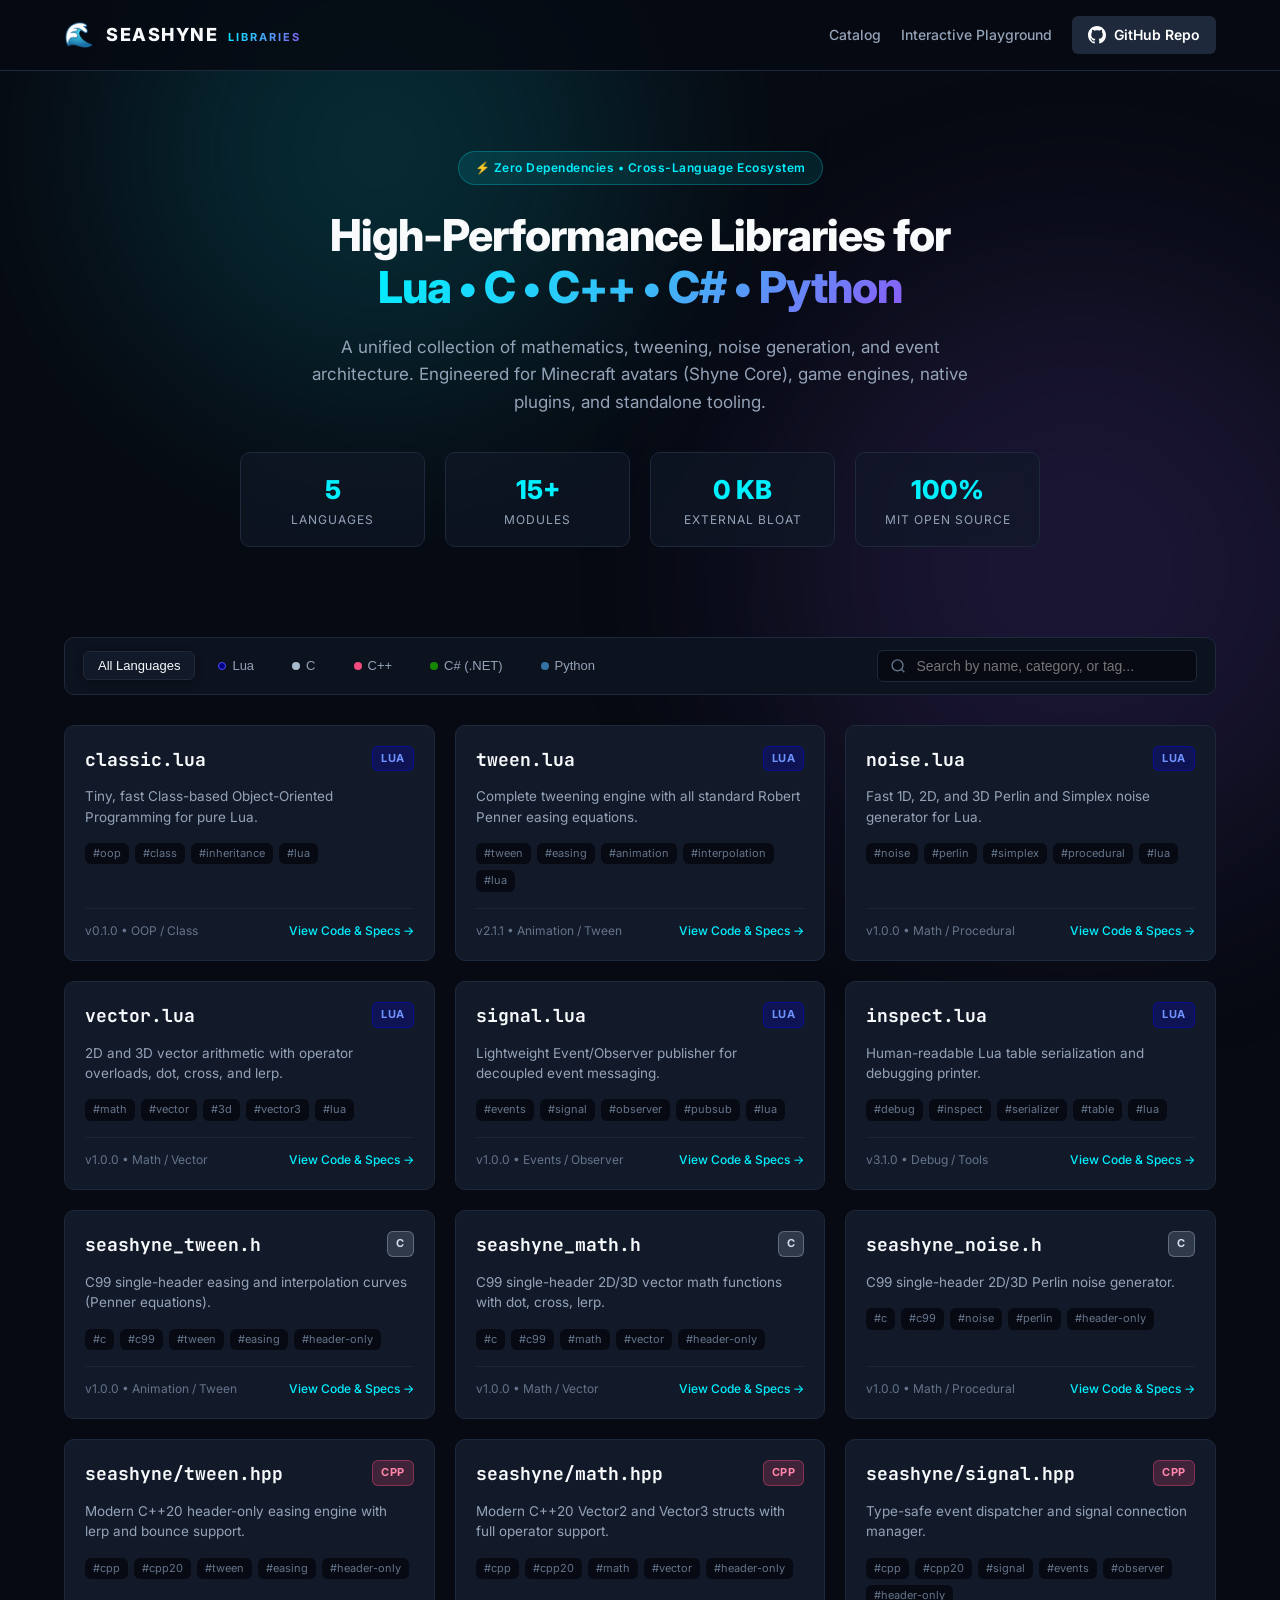
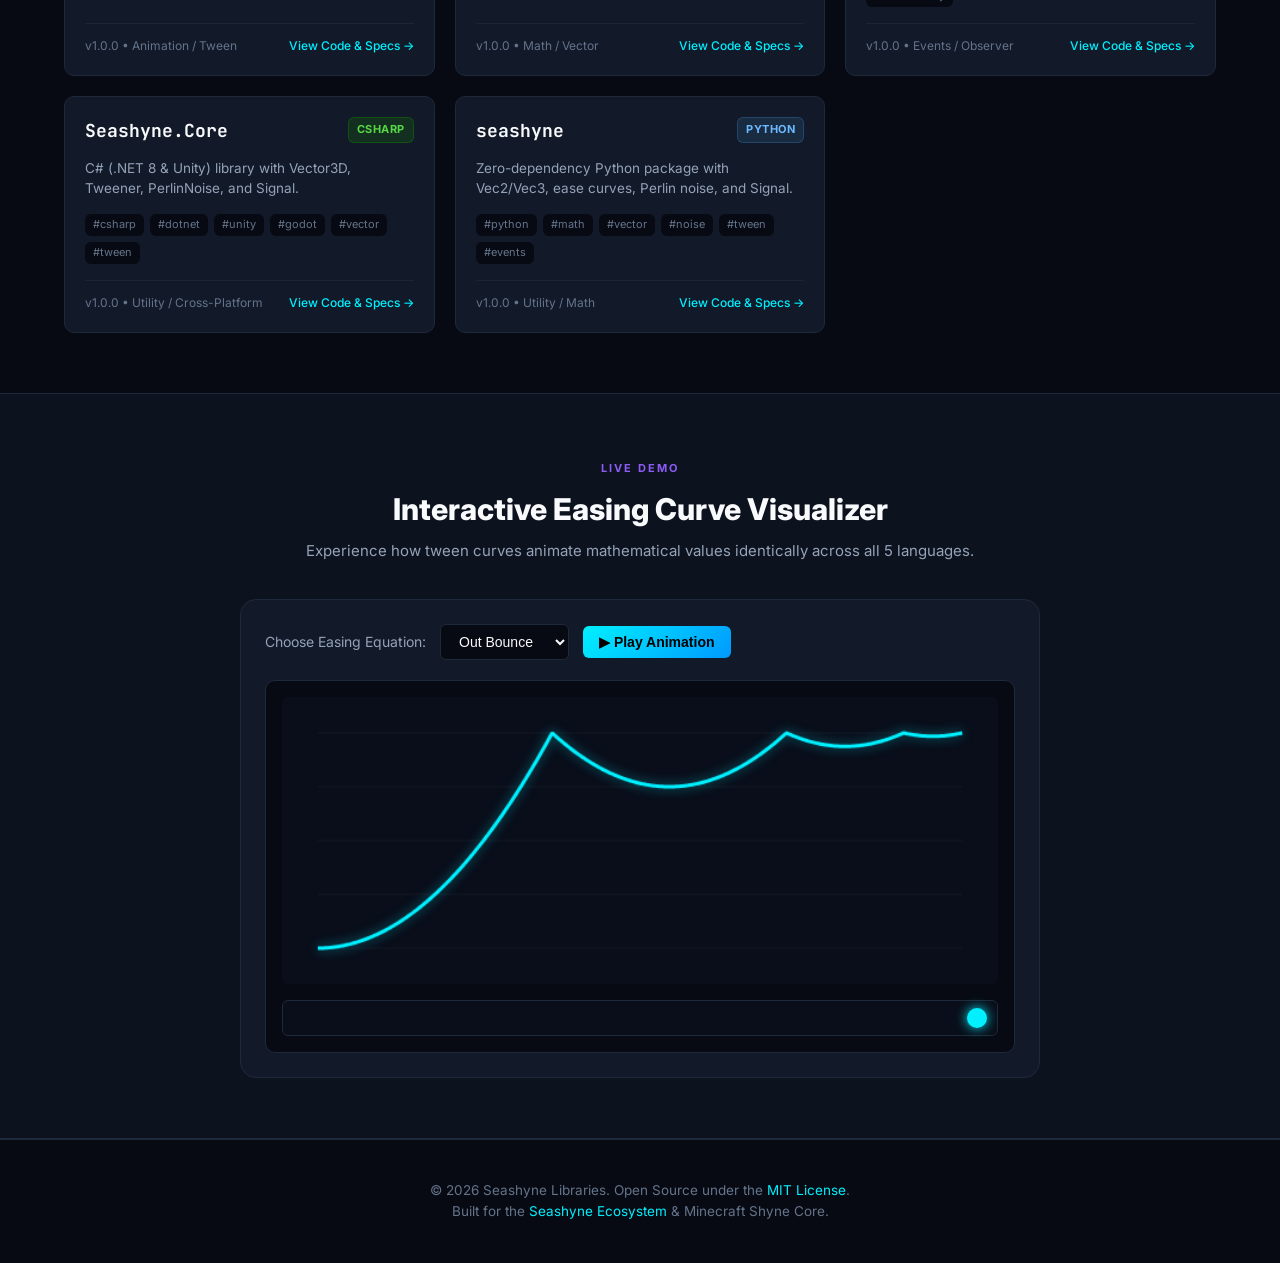
==== docs/index.html @ 47e1f313 "feat: initial release of Seashyne cross-language libraries hub with web portal" ====
<!DOCTYPE html>
<html lang="en">
<head>
  <meta charset="UTF-8">
  <meta name="viewport" content="width=device-width, initial-scale=1.0">
  <title>Seashyne Libraries | Universal Multi-Language Developer Hub</title>
  <meta name="description" content="Lightweight, zero-dependency game math, tweening, noise, and utility libraries for Lua, C, C++, C#, and Python.">
  <link rel="preconnect" href="https://fonts.googleapis.com">
  <link rel="preconnect" href="https://fonts.gstatic.com" crossorigin>
  <link href="https://fonts.googleapis.com/css2?family=Inter:wght@400;500;600;700;800&family=JetBrains+Mono:wght@400;500;600&display=swap" rel="stylesheet">
  <link rel="stylesheet" href="style.css">
</head>
<body>
  <!-- Background Glow Accents -->
  <div class="glow-orb orb-1"></div>
  <div class="glow-orb orb-2"></div>

  <!-- Header -->
  <header class="site-header">
    <div class="container header-inner">
      <div class="brand">
        <div class="brand-logo">🌊</div>
        <div class="brand-text">
          <span class="brand-name">SEASHYNE</span>
          <span class="brand-tag">LIBRARIES</span>
        </div>
      </div>
      <nav class="nav-links">
        <a href="#catalog" class="nav-link">Catalog</a>
        <a href="#interactive" class="nav-link">Interactive Playground</a>
        <a href="https://github.com/seashyne/Libraries" target="_blank" rel="noopener" class="btn btn-github">
          <svg width="18" height="18" viewBox="0 0 24 24" fill="currentColor">
            <path d="M12 0C5.37 0 0 5.37 0 12c0 5.31 3.435 9.795 8.205 11.385.6.105.825-.255.825-.57 0-.285-.015-1.23-.015-2.235-3.015.555-3.795-.735-4.035-1.41-.135-.345-.72-1.41-1.23-1.695-.42-.225-1.02-.78-.015-.795.945-.015 1.62.87 1.845 1.23 1.08 1.815 2.805 1.305 3.495.99.105-.78.42-1.305.765-1.605-2.67-.3-5.46-1.335-5.46-5.925 0-1.305.465-2.385 1.23-3.225-.12-.3-.54-1.53.12-3.18 0 0 1.005-.315 3.3 1.23.96-.27 1.98-.405 3-.405s2.04.135 3 .405c2.295-1.56 3.3-1.23 3.3-1.23.66 1.65.24 2.88.12 3.18.765.84 1.23 1.905 1.23 3.225 0 4.605-2.805 5.625-5.475 5.925.435.375.81 1.095.81 2.22 0 1.605-.015 2.895-.015 3.3 0 .315.225.69.825.57A12.02 12.02 0 0024 12c0-6.63-5.37-12-12-12z"/>
          </svg>
          GitHub Repo
        </a>
      </nav>
    </div>
  </header>

  <!-- Hero Section -->
  <section class="hero-section">
    <div class="container hero-content">
      <div class="hero-badge">⚡ Zero Dependencies • Cross-Language Ecosystem</div>
      <h1 class="hero-title">
        High-Performance Libraries for <br>
        <span class="gradient-text">Lua • C • C++ • C# • Python</span>
      </h1>
      <p class="hero-desc">
        A unified collection of mathematics, tweening, noise generation, and event architecture. 
        Engineered for Minecraft avatars (Shyne Core), game engines, native plugins, and standalone tooling.
      </p>

      <div class="hero-stats">
        <div class="stat-card">
          <div class="stat-number">5</div>
          <div class="stat-label">Languages</div>
        </div>
        <div class="stat-card">
          <div class="stat-number">15+</div>
          <div class="stat-label">Modules</div>
        </div>
        <div class="stat-card">
          <div class="stat-number">0 KB</div>
          <div class="stat-label">External Bloat</div>
        </div>
        <div class="stat-card">
          <div class="stat-number">100%</div>
          <div class="stat-label">MIT Open Source</div>
        </div>
      </div>
    </div>
  </section>

  <!-- Filter & Search Bar -->
  <section id="catalog" class="catalog-section">
    <div class="container">
      <div class="toolbar">
        <div class="language-tabs" id="languageTabs">
          <button class="tab-btn active" data-lang="all">All Languages</button>
          <button class="tab-btn" data-lang="lua"><span class="lang-dot dot-lua"></span>Lua</button>
          <button class="tab-btn" data-lang="c"><span class="lang-dot dot-c"></span>C</button>
          <button class="tab-btn" data-lang="cpp"><span class="lang-dot dot-cpp"></span>C++</button>
          <button class="tab-btn" data-lang="csharp"><span class="lang-dot dot-csharp"></span>C# (.NET)</button>
          <button class="tab-btn" data-lang="python"><span class="lang-dot dot-python"></span>Python</button>
        </div>

        <div class="search-box">
          <svg width="18" height="18" viewBox="0 0 24 24" fill="none" stroke="currentColor" stroke-width="2">
            <circle cx="11" cy="11" r="8"></circle>
            <line x1="21" y1="21" x2="16.65" y2="16.65"></line>
          </svg>
          <input type="text" id="searchInput" placeholder="Search by name, category, or tag...">
        </div>
      </div>

      <!-- Library Cards Grid -->
      <div class="cards-grid" id="cardsGrid">
        <!-- Rendered dynamically by app.js -->
      </div>
    </div>
  </section>

  <!-- Interactive Easing Visualizer Playground -->
  <section id="interactive" class="playground-section">
    <div class="container">
      <div class="section-header">
        <span class="section-tag">LIVE DEMO</span>
        <h2 class="section-title">Interactive Easing Curve Visualizer</h2>
        <p class="section-sub">Experience how tween curves animate mathematical values identically across all 5 languages.</p>
      </div>

      <div class="playground-card">
        <div class="playground-controls">
          <label for="easingSelector">Choose Easing Equation:</label>
          <select id="easingSelector">
            <option value="linear">Linear</option>
            <option value="inQuad">In Quad</option>
            <option value="outQuad">Out Quad</option>
            <option value="inOutQuad">In-Out Quad</option>
            <option value="inCubic">In Cubic</option>
            <option value="outCubic">Out Cubic</option>
            <option value="inOutCubic">In-Out Cubic</option>
            <option value="outBounce" selected>Out Bounce</option>
            <option value="outExpo">Out Expo</option>
            <option value="inOutSine">In-Out Sine</option>
          </select>
          <button id="playBtn" class="btn btn-primary">▶ Play Animation</button>
        </div>

        <div class="canvas-container">
          <canvas id="curveCanvas" width="600" height="240"></canvas>
          <div class="ball-track">
            <div id="demoBall" class="demo-ball"></div>
          </div>
        </div>
      </div>
    </div>
  </section>

  <!-- Code Modal Viewer -->
  <div id="codeModal" class="modal-overlay">
    <div class="modal-card">
      <div class="modal-header">
        <div class="modal-title-group">
          <span id="modalLangBadge" class="card-badge">LUA</span>
          <h3 id="modalTitle" class="modal-title">Library Name</h3>
        </div>
        <button id="closeModalBtn" class="btn-close">&times;</button>
      </div>
      <p id="modalDesc" class="modal-desc"></p>
      
      <div class="modal-actions">
        <button id="copyCodeBtn" class="btn btn-secondary">📋 Copy Code</button>
        <button id="copyRawBtn" class="btn btn-secondary">🔗 Copy Raw URL</button>
        <button id="copyCdnBtn" class="btn btn-secondary">⚡ Copy CDN Link</button>
        <a id="downloadBtn" href="#" download class="btn btn-primary">⬇ Download File</a>
      </div>

      <div class="code-wrapper">
        <pre><code id="modalCode">Loading source code...</code></pre>
      </div>
    </div>
  </div>

  <!-- Toast Notification -->
  <div id="toast" class="toast">Copied to clipboard!</div>

  <!-- Footer -->
  <footer class="site-footer">
    <div class="container footer-content">
      <p>© 2026 Seashyne Libraries. Open Source under the <a href="https://opensource.org/licenses/MIT" target="_blank" rel="noopener">MIT License</a>.</p>
      <p>Built for the <a href="https://github.com/seashyne" target="_blank" rel="noopener">Seashyne Ecosystem</a> & Minecraft Shyne Core.</p>
    </div>
  </footer>

  <script src="app.js"></script>
</body>
</html>
---- docs/style.css ----
/* --- Design Tokens & Variables --- */
:root {
  --bg-primary: #070a12;
  --bg-secondary: #0d121f;
  --bg-card: #121929;
  --bg-card-hover: #182238;
  --border-color: #1e293b;
  --border-focus: #00f0ff;
  
  --text-main: #f8fafc;
  --text-muted: #94a3b8;
  --text-dim: #64748b;
  
  --accent-cyan: #00f0ff;
  --accent-purple: #8b5cf6;
  --accent-green: #10b981;
  --accent-yellow: #f59e0b;
  --accent-blue: #3b82f6;

  --font-main: 'Inter', -apple-system, BlinkMacSystemFont, 'Segoe UI', Roboto, sans-serif;
  --font-mono: 'JetBrains Mono', Consolas, Monaco, monospace;
  
  --radius-sm: 6px;
  --radius-md: 10px;
  --radius-lg: 16px;
  --radius-full: 9999px;
  
  --shadow-card: 0 4px 20px -2px rgba(0, 0, 0, 0.5);
  --shadow-glow: 0 0 25px rgba(0, 240, 255, 0.2);
}

/* --- Global Reset --- */
* {
  box-sizing: border-box;
  margin: 0;
  padding: 0;
}

body {
  background-color: var(--bg-primary);
  color: var(--text-main);
  font-family: var(--font-main);
  line-height: 1.6;
  overflow-x: hidden;
  position: relative;
  min-height: 100vh;
}

.container {
  width: 100%;
  max-width: 1200px;
  margin: 0 auto;
  padding: 0 24px;
}

/* --- Ambient Glows --- */
.glow-orb {
  position: fixed;
  border-radius: 50%;
  filter: blur(120px);
  pointer-events: none;
  z-index: 0;
  opacity: 0.15;
}
.orb-1 {
  width: 500px;
  height: 500px;
  top: -100px;
  left: 10%;
  background: var(--accent-cyan);
}
.orb-2 {
  width: 600px;
  height: 600px;
  top: 30%;
  right: -100px;
  background: var(--accent-purple);
}

/* --- Header --- */
.site-header {
  position: sticky;
  top: 0;
  z-index: 50;
  background: rgba(7, 10, 18, 0.85);
  backdrop-filter: blur(12px);
  border-bottom: 1px solid var(--border-color);
  padding: 16px 0;
}

.header-inner {
  display: flex;
  justify-content: space-between;
  align-items: center;
}

.brand {
  display: flex;
  align-items: center;
  gap: 12px;
  text-decoration: none;
}

.brand-logo {
  font-size: 24px;
}

.brand-name {
  font-weight: 800;
  letter-spacing: 1.5px;
  font-size: 18px;
  color: var(--text-main);
}

.brand-tag {
  background: linear-gradient(135deg, var(--accent-cyan), var(--accent-purple));
  -webkit-background-clip: text;
  -webkit-text-fill-color: transparent;
  font-weight: 700;
  font-size: 11px;
  letter-spacing: 2px;
  margin-left: 6px;
}

.nav-links {
  display: flex;
  align-items: center;
  gap: 20px;
}

.nav-link {
  color: var(--text-muted);
  text-decoration: none;
  font-size: 14px;
  font-weight: 500;
  transition: color 0.2s;
}

.nav-link:hover {
  color: var(--accent-cyan);
}

/* --- Buttons --- */
.btn {
  display: inline-flex;
  align-items: center;
  gap: 8px;
  padding: 8px 16px;
  border-radius: var(--radius-sm);
  font-size: 14px;
  font-weight: 600;
  cursor: pointer;
  text-decoration: none;
  transition: all 0.2s ease;
  border: none;
}

.btn-primary {
  background: linear-gradient(135deg, var(--accent-cyan), #0099ff);
  color: #000;
}
.btn-primary:hover {
  transform: translateY(-1px);
  box-shadow: 0 4px 15px rgba(0, 240, 255, 0.35);
}

.btn-secondary {
  background: var(--bg-card);
  color: var(--text-main);
  border: 1px solid var(--border-color);
}
.btn-secondary:hover {
  background: var(--bg-card-hover);
  border-color: var(--accent-cyan);
}

.btn-github {
  background: #1e293b;
  color: #fff;
}
.btn-github:hover {
  background: #334155;
}

/* --- Hero Section --- */
.hero-section {
  position: relative;
  padding: 80px 0 50px 0;
  text-align: center;
  z-index: 1;
}

.hero-badge {
  display: inline-block;
  padding: 6px 16px;
  background: rgba(0, 240, 255, 0.1);
  border: 1px solid rgba(0, 240, 255, 0.25);
  border-radius: var(--radius-full);
  color: var(--accent-cyan);
  font-size: 12px;
  font-weight: 600;
  letter-spacing: 0.5px;
  margin-bottom: 24px;
}

.hero-title {
  font-size: 44px;
  font-weight: 800;
  line-height: 1.2;
  letter-spacing: -1px;
  margin-bottom: 20px;
}

.gradient-text {
  background: linear-gradient(135deg, var(--accent-cyan) 0%, #38bdf8 50%, var(--accent-purple) 100%);
  -webkit-background-clip: text;
  -webkit-text-fill-color: transparent;
}

.hero-desc {
  max-width: 680px;
  margin: 0 auto 36px auto;
  font-size: 17px;
  color: var(--text-muted);
}

.hero-stats {
  display: flex;
  justify-content: center;
  gap: 20px;
  flex-wrap: wrap;
  max-width: 800px;
  margin: 0 auto;
}

.stat-card {
  flex: 1;
  min-width: 140px;
  padding: 16px;
  background: rgba(18, 25, 41, 0.6);
  border: 1px solid var(--border-color);
  border-radius: var(--radius-md);
  backdrop-filter: blur(8px);
}

.stat-number {
  font-size: 26px;
  font-weight: 800;
  color: var(--accent-cyan);
}

.stat-label {
  font-size: 12px;
  color: var(--text-muted);
  text-transform: uppercase;
  letter-spacing: 1px;
}

/* --- Catalog & Toolbar --- */
.catalog-section {
  position: relative;
  z-index: 1;
  padding: 40px 0 60px 0;
}

.toolbar {
  display: flex;
  justify-content: space-between;
  align-items: center;
  flex-wrap: wrap;
  gap: 16px;
  margin-bottom: 30px;
  padding: 12px 18px;
  background: var(--bg-secondary);
  border: 1px solid var(--border-color);
  border-radius: var(--radius-md);
}

.language-tabs {
  display: flex;
  gap: 8px;
  flex-wrap: wrap;
}

.tab-btn {
  display: flex;
  align-items: center;
  gap: 6px;
  background: transparent;
  border: 1px solid transparent;
  color: var(--text-muted);
  padding: 6px 14px;
  border-radius: var(--radius-sm);
  font-size: 13px;
  font-weight: 500;
  cursor: pointer;
  transition: all 0.2s;
}

.tab-btn:hover {
  color: var(--text-main);
  background: rgba(255, 255, 255, 0.05);
}

.tab-btn.active {
  background: var(--bg-card);
  color: var(--text-main);
  border-color: var(--border-color);
  box-shadow: 0 2px 8px rgba(0, 0, 0, 0.3);
}

.lang-dot {
  width: 8px;
  height: 8px;
  border-radius: 50%;
}
.dot-lua { background: #000080; border: 1px solid #4d4dff; }
.dot-c { background: #a8b9cc; }
.dot-cpp { background: #f34b7d; }
.dot-csharp { background: #178600; }
.dot-python { background: #3572A5; }

.search-box {
  display: flex;
  align-items: center;
  gap: 10px;
  background: var(--bg-primary);
  border: 1px solid var(--border-color);
  border-radius: var(--radius-sm);
  padding: 6px 12px;
  width: 100%;
  max-width: 320px;
}

.search-box input {
  background: transparent;
  border: none;
  outline: none;
  color: var(--text-main);
  font-size: 14px;
  width: 100%;
}
.search-box svg {
  color: var(--text-dim);
}

/* --- Cards Grid --- */
.cards-grid {
  display: grid;
  grid-template-columns: repeat(auto-fill, minmax(320px, 1fr));
  gap: 20px;
}

.lib-card {
  background: var(--bg-card);
  border: 1px solid var(--border-color);
  border-radius: var(--radius-md);
  padding: 20px;
  display: flex;
  flex-direction: column;
  justify-content: space-between;
  cursor: pointer;
  transition: transform 0.2s, border-color 0.2s, box-shadow 0.2s;
  position: relative;
  overflow: hidden;
}

.lib-card:hover {
  transform: translateY(-2px);
  border-color: var(--accent-cyan);
  box-shadow: var(--shadow-glow);
}

.card-top {
  display: flex;
  justify-content: space-between;
  align-items: flex-start;
  margin-bottom: 12px;
}

.card-title {
  font-size: 18px;
  font-weight: 700;
  font-family: var(--font-mono);
  color: var(--text-main);
}

.card-badge {
  font-size: 11px;
  font-weight: 700;
  text-transform: uppercase;
  padding: 3px 8px;
  border-radius: var(--radius-sm);
  letter-spacing: 0.5px;
}
.badge-lua { background: rgba(0, 0, 255, 0.2); color: #7092ff; border: 1px solid rgba(0, 0, 255, 0.4); }
.badge-c { background: rgba(168, 185, 204, 0.2); color: #d0deee; border: 1px solid rgba(168, 185, 204, 0.4); }
.badge-cpp { background: rgba(243, 75, 125, 0.2); color: #ff85a9; border: 1px solid rgba(243, 75, 125, 0.4); }
.badge-csharp { background: rgba(23, 134, 0, 0.2); color: #58d844; border: 1px solid rgba(23, 134, 0, 0.4); }
.badge-python { background: rgba(53, 114, 165, 0.2); color: #6dbaff; border: 1px solid rgba(53, 114, 165, 0.4); }

.card-desc {
  font-size: 13.5px;
  color: var(--text-muted);
  margin-bottom: 16px;
  line-height: 1.5;
}

.card-tags {
  display: flex;
  gap: 6px;
  flex-wrap: wrap;
  margin-bottom: 16px;
}

.card-tag {
  font-size: 11px;
  color: var(--text-dim);
  background: var(--bg-primary);
  padding: 2px 8px;
  border-radius: var(--radius-sm);
}

.card-footer {
  display: flex;
  justify-content: space-between;
  align-items: center;
  border-top: 1px solid rgba(255, 255, 255, 0.05);
  padding-top: 12px;
  font-size: 12px;
  color: var(--text-dim);
}

.view-code-hint {
  color: var(--accent-cyan);
  font-weight: 500;
}

/* --- Interactive Playground Section --- */
.playground-section {
  position: relative;
  z-index: 1;
  padding: 60px 0;
  background: var(--bg-secondary);
  border-top: 1px solid var(--border-color);
  border-bottom: 1px solid var(--border-color);
}

.section-header {
  text-align: center;
  margin-bottom: 36px;
}

.section-tag {
  font-size: 11px;
  font-weight: 700;
  letter-spacing: 2px;
  color: var(--accent-purple);
}

.section-title {
  font-size: 30px;
  font-weight: 800;
  margin-top: 6px;
}

.section-sub {
  color: var(--text-muted);
  font-size: 15px;
  margin-top: 6px;
}

.playground-card {
  background: var(--bg-card);
  border: 1px solid var(--border-color);
  border-radius: var(--radius-lg);
  padding: 24px;
  max-width: 800px;
  margin: 0 auto;
}

.playground-controls {
  display: flex;
  align-items: center;
  gap: 14px;
  flex-wrap: wrap;
  margin-bottom: 20px;
}

.playground-controls label {
  font-size: 14px;
  color: var(--text-muted);
}

.playground-controls select {
  background: var(--bg-primary);
  border: 1px solid var(--border-color);
  color: var(--text-main);
  padding: 8px 14px;
  border-radius: var(--radius-sm);
  outline: none;
  font-size: 14px;
}

.canvas-container {
  display: flex;
  flex-direction: column;
  gap: 16px;
  background: var(--bg-primary);
  padding: 16px;
  border-radius: var(--radius-md);
  border: 1px solid var(--border-color);
}

canvas {
  width: 100%;
  height: auto;
  border-radius: var(--radius-sm);
  background: #090e1a;
}

.ball-track {
  width: 100%;
  height: 36px;
  background: #090e1a;
  border-radius: var(--radius-sm);
  position: relative;
  display: flex;
  align-items: center;
  padding: 0 10px;
  border: 1px solid var(--border-color);
}

.demo-ball {
  width: 20px;
  height: 20px;
  border-radius: 50%;
  background: var(--accent-cyan);
  box-shadow: 0 0 12px var(--accent-cyan);
  position: absolute;
  left: 10px;
}

/* --- Code Modal --- */
.modal-overlay {
  display: none;
  position: fixed;
  inset: 0;
  background: rgba(0, 0, 0, 0.75);
  backdrop-filter: blur(8px);
  z-index: 100;
  align-items: center;
  justify-content: center;
  padding: 20px;
}

.modal-overlay.active {
  display: flex;
}

.modal-card {
  background: var(--bg-secondary);
  border: 1px solid var(--border-color);
  border-radius: var(--radius-lg);
  width: 100%;
  max-width: 850px;
  max-height: 85vh;
  display: flex;
  flex-direction: column;
  padding: 24px;
  box-shadow: 0 20px 40px rgba(0, 0, 0, 0.8);
}

.modal-header {
  display: flex;
  justify-content: space-between;
  align-items: center;
  margin-bottom: 8px;
}

.modal-title-group {
  display: flex;
  align-items: center;
  gap: 12px;
}

.modal-title {
  font-size: 20px;
  font-family: var(--font-mono);
}

.btn-close {
  background: transparent;
  border: none;
  color: var(--text-muted);
  font-size: 28px;
  cursor: pointer;
  line-height: 1;
}
.btn-close:hover {
  color: #fff;
}

.modal-desc {
  font-size: 14px;
  color: var(--text-muted);
  margin-bottom: 16px;
}

.modal-actions {
  display: flex;
  gap: 10px;
  flex-wrap: wrap;
  margin-bottom: 16px;
}

.code-wrapper {
  flex: 1;
  overflow: auto;
  background: #060911;
  border: 1px solid var(--border-color);
  border-radius: var(--radius-md);
  padding: 16px;
}

pre code {
  font-family: var(--font-mono);
  font-size: 13px;
  line-height: 1.5;
  color: #e2e8f0;
  white-space: pre;
}

/* --- Toast --- */
.toast {
  position: fixed;
  bottom: 30px;
  right: 30px;
  background: var(--accent-cyan);
  color: #000;
  font-weight: 700;
  padding: 10px 20px;
  border-radius: var(--radius-sm);
  box-shadow: 0 4px 15px rgba(0, 240, 255, 0.4);
  z-index: 1000;
  opacity: 0;
  transform: translateY(20px);
  transition: all 0.25s ease;
  pointer-events: none;
}

.toast.show {
  opacity: 1;
  transform: translateY(0);
}

/* --- Footer --- */
.site-footer {
  border-top: 1px solid var(--border-color);
  padding: 40px 0;
  text-align: center;
  color: var(--text-dim);
  font-size: 13.5px;
}

.footer-content a {
  color: var(--accent-cyan);
  text-decoration: none;
}

/* --- Responsive --- */
@media (max-width: 768px) {
  .hero-title {
    font-size: 32px;
  }
  .toolbar {
    flex-direction: column;
    align-items: stretch;
  }
  .search-box {
    max-width: 100%;
  }
}
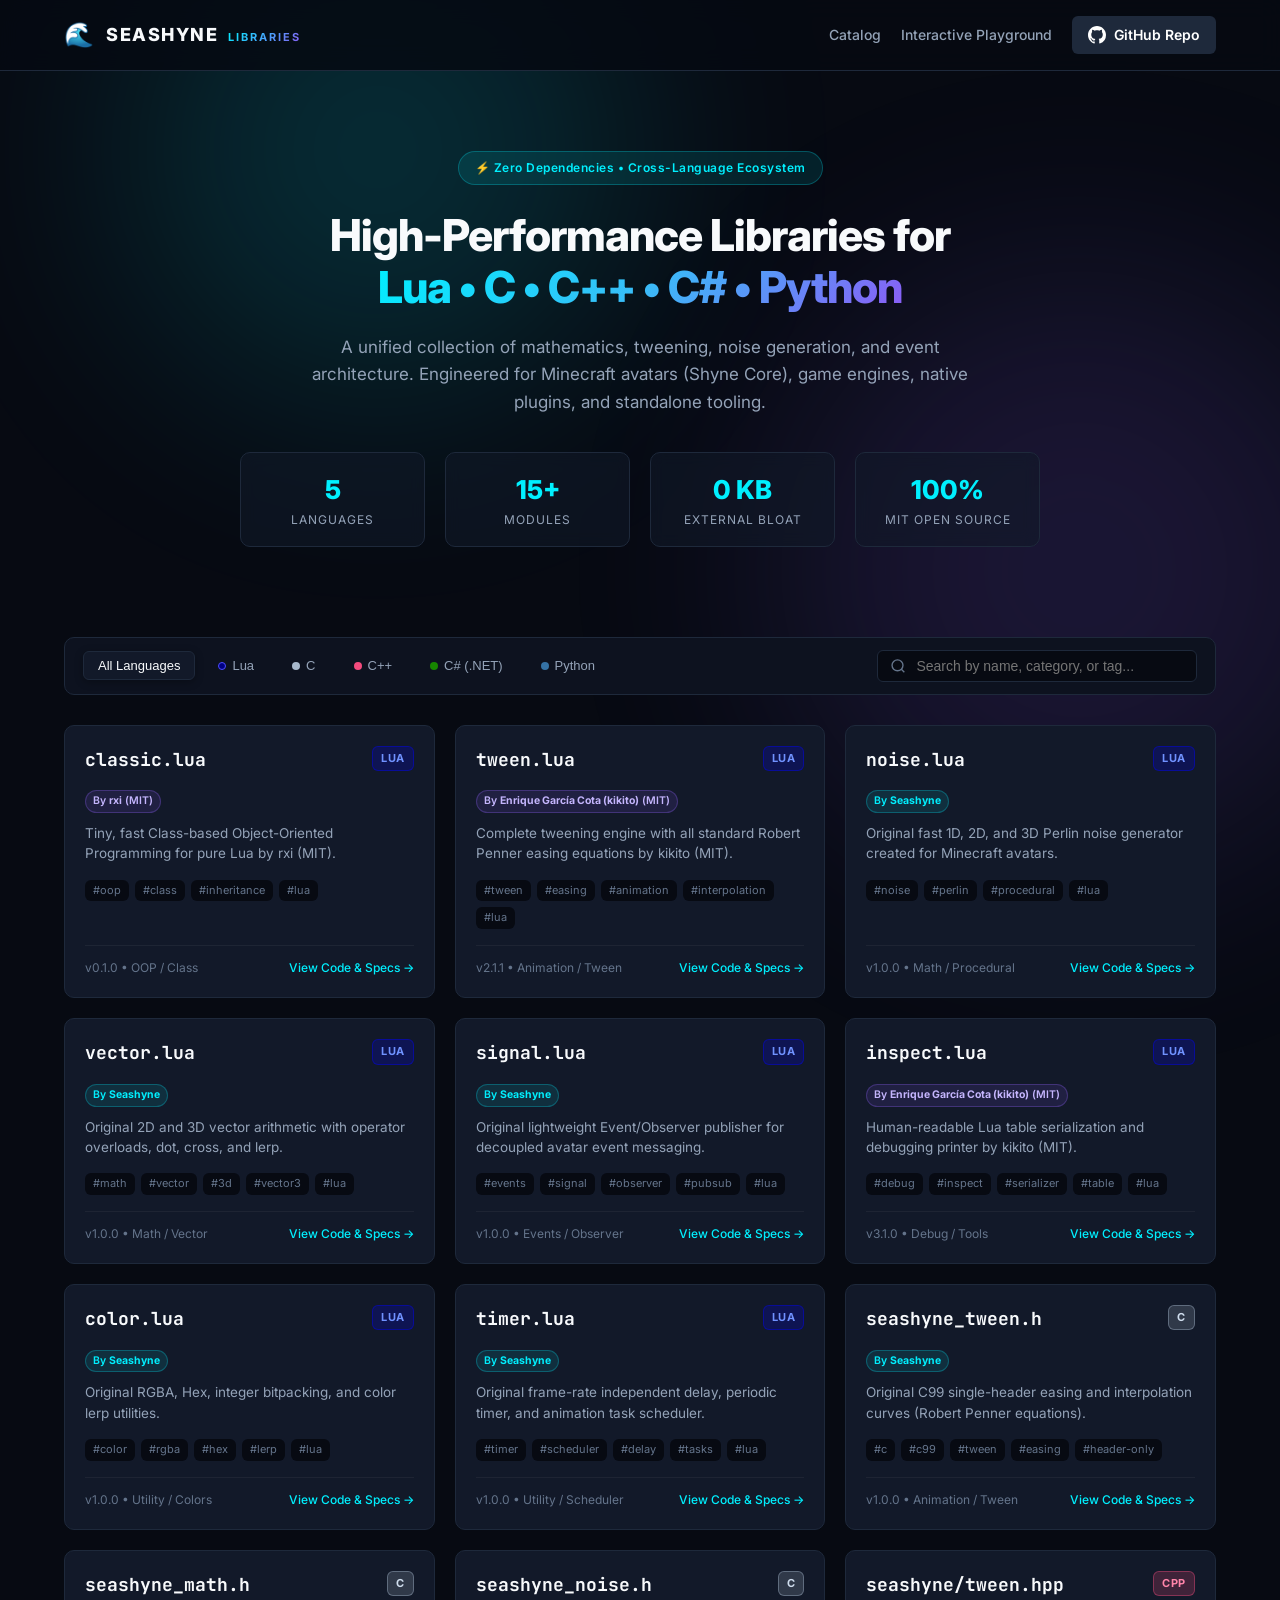
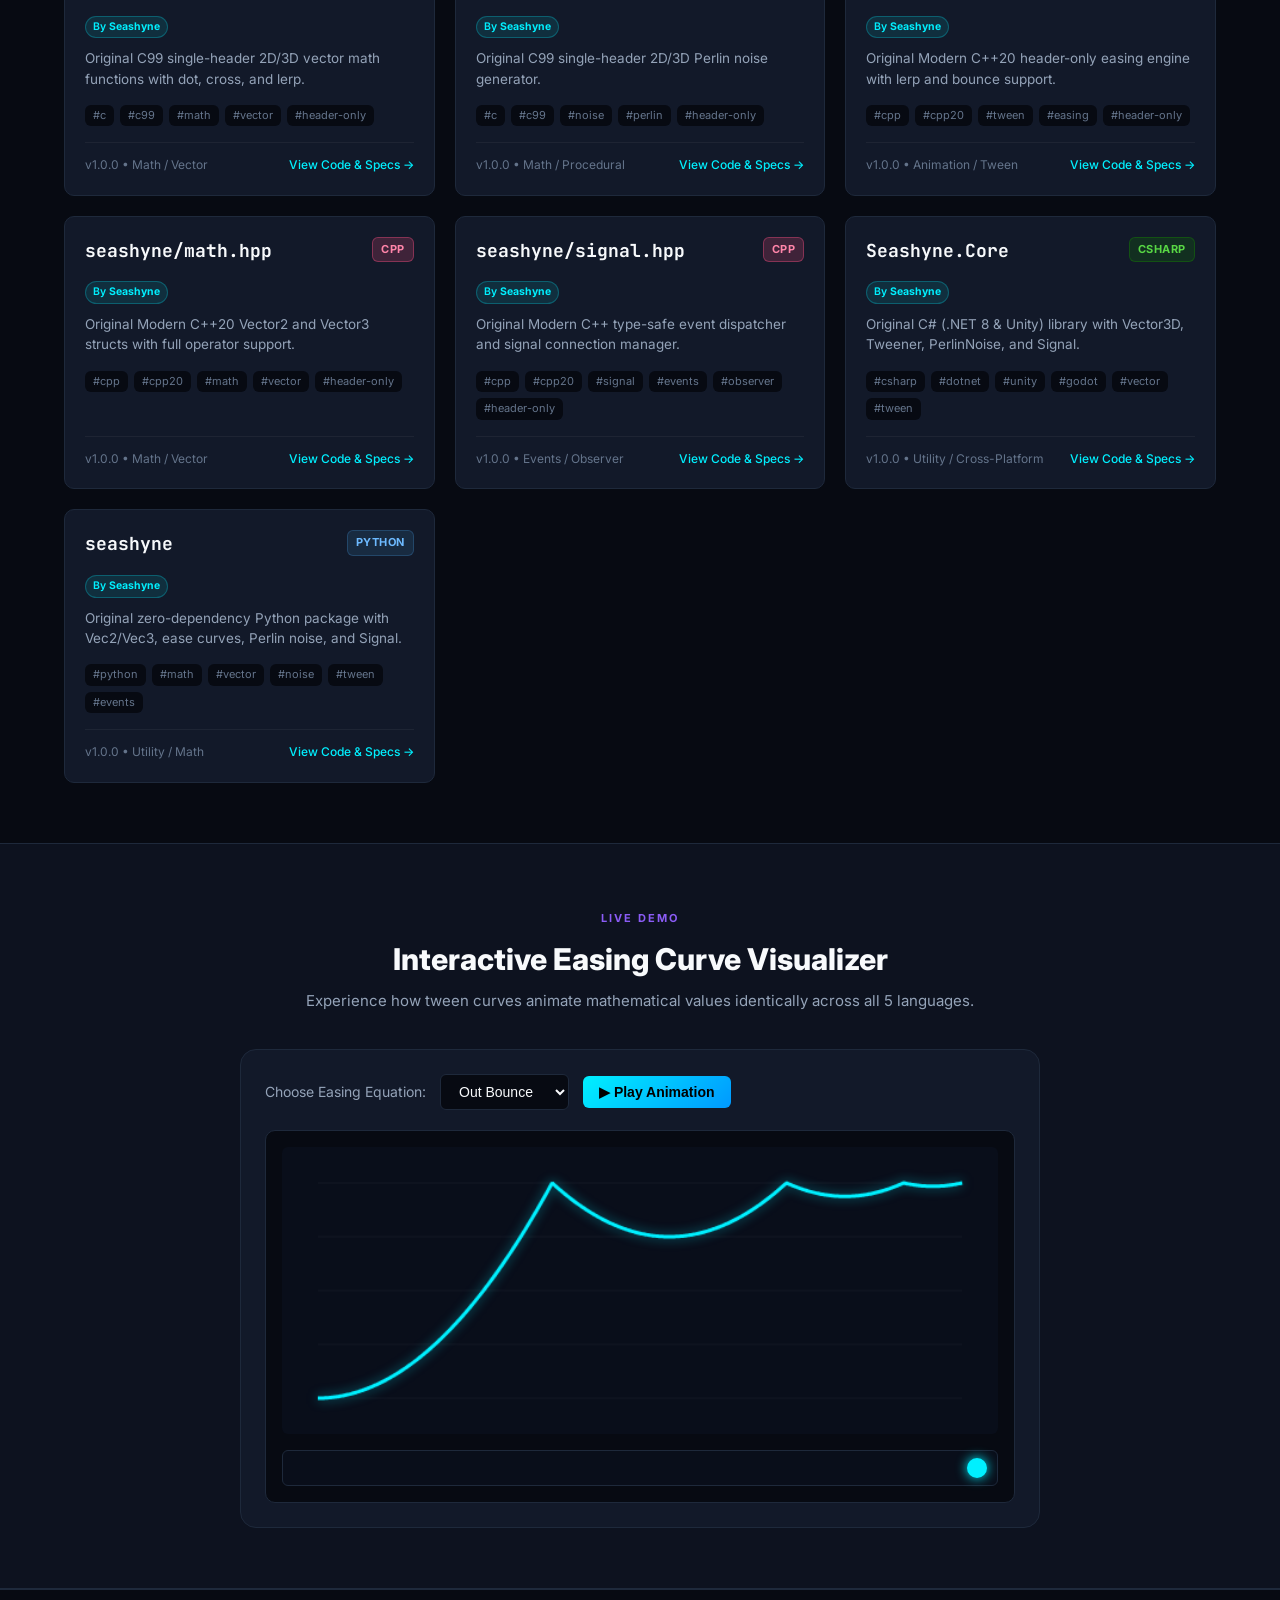
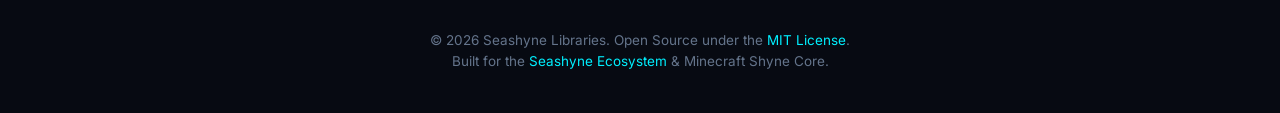
==== commit ea589234: "feat: add author attribution & Open Source (MIT) compliance across all catalog entries - README.md: " ====
--- a/docs/index.html
+++ b/docs/index.html
@@ -145,6 +145,7 @@
         <div class="modal-title-group">
           <span id="modalLangBadge" class="card-badge">LUA</span>
           <h3 id="modalTitle" class="modal-title">Library Name</h3>
+          <span id="modalAuthorBadge" class="author-pill">By Seashyne</span>
         </div>
         <button id="closeModalBtn" class="btn-close">&times;</button>
       </div>
--- a/docs/style.css
+++ b/docs/style.css
@@ -399,6 +399,23 @@
 .badge-csharp { background: rgba(23, 134, 0, 0.2); color: #58d844; border: 1px solid rgba(23, 134, 0, 0.4); }
 .badge-python { background: rgba(53, 114, 165, 0.2); color: #6dbaff; border: 1px solid rgba(53, 114, 165, 0.4); }
 
+.author-pill {
+  display: inline-block;
+  font-size: 10.5px;
+  font-weight: 600;
+  padding: 2px 7px;
+  border-radius: var(--radius-full);
+  background: rgba(0, 240, 255, 0.1);
+  color: var(--accent-cyan);
+  border: 1px solid rgba(0, 240, 255, 0.25);
+  margin-top: 4px;
+}
+.author-pill.curated {
+  background: rgba(139, 92, 246, 0.12);
+  color: #c4b5fd;
+  border: 1px solid rgba(139, 92, 246, 0.3);
+}
+
 .card-desc {
   font-size: 13.5px;
   color: var(--text-muted);
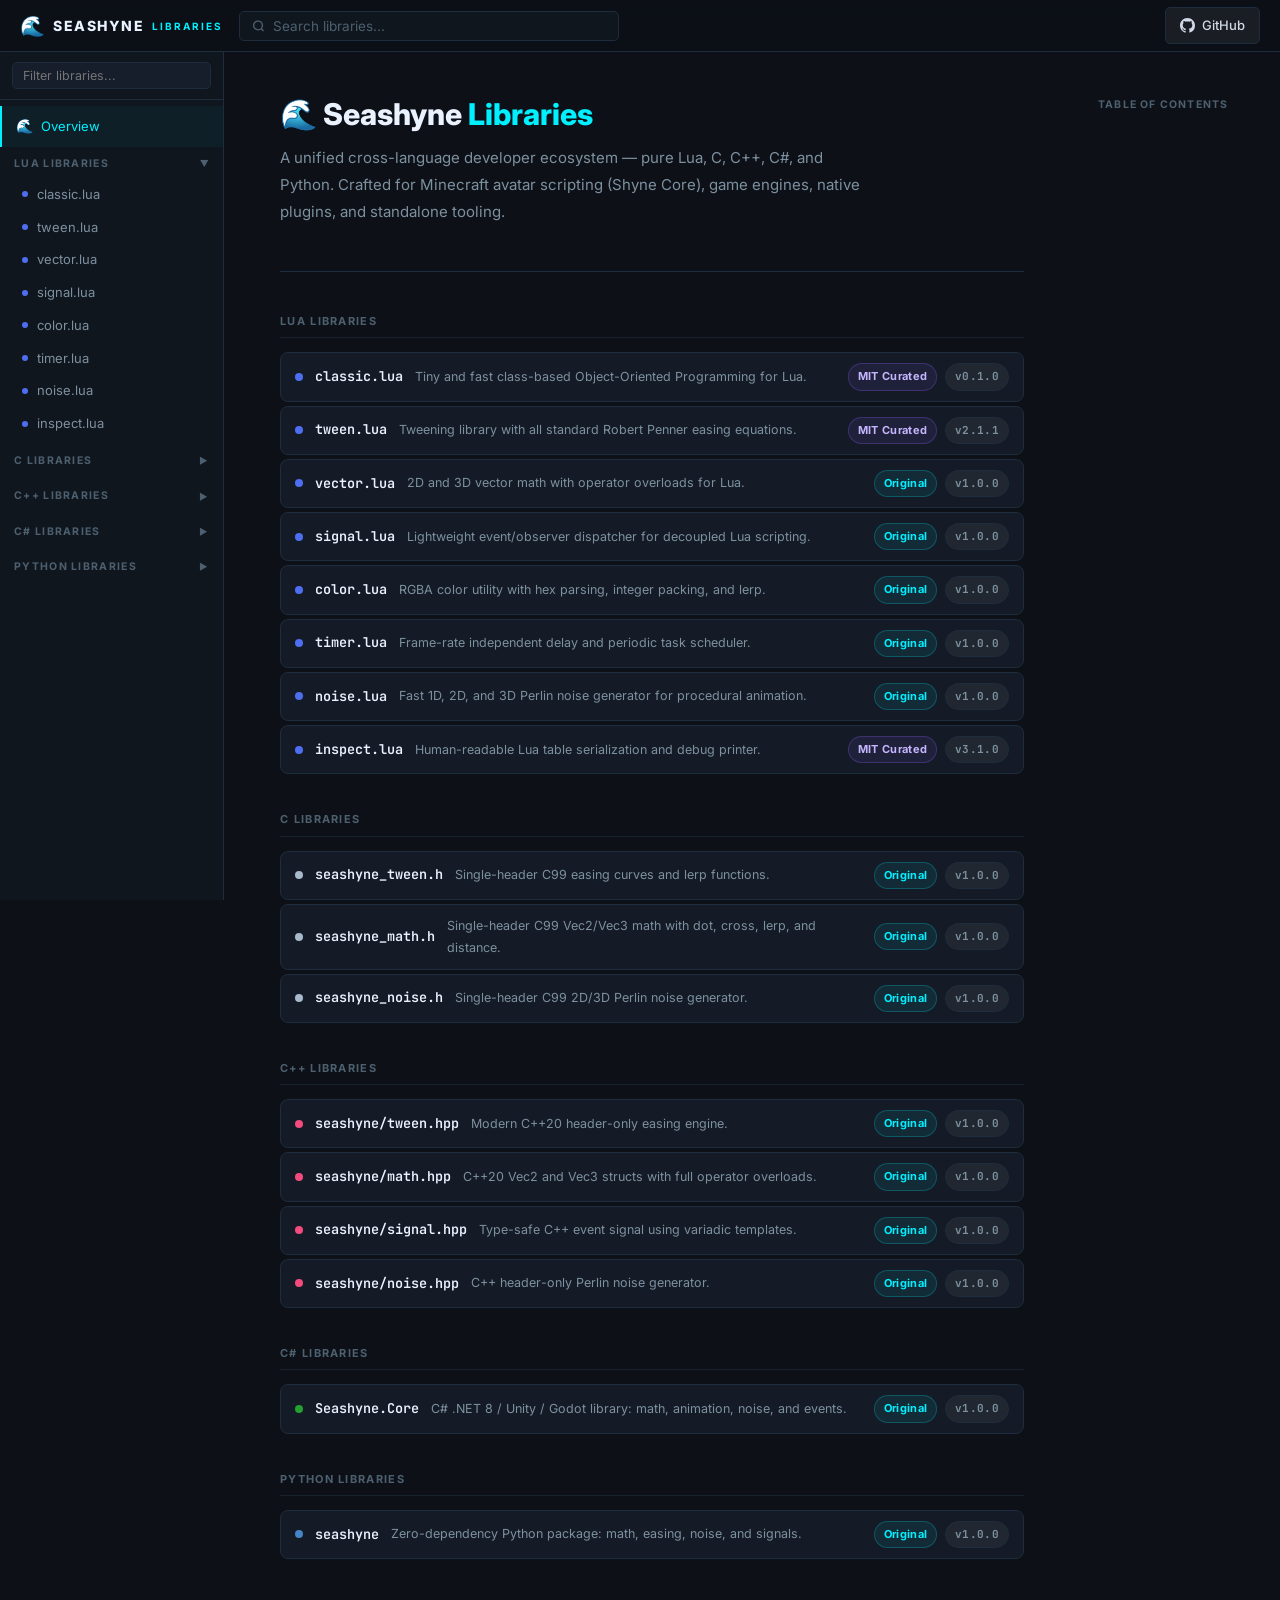
==== commit f165e26e: "redesign: complete documentation-style website (sidebar + TOC + API docs) - index.html: Minimal 3-co" ====
--- a/docs/index.html
+++ b/docs/index.html
@@ -3,178 +3,63 @@
 <head>
   <meta charset="UTF-8">
   <meta name="viewport" content="width=device-width, initial-scale=1.0">
-  <title>Seashyne Libraries | Universal Multi-Language Developer Hub</title>
-  <meta name="description" content="Lightweight, zero-dependency game math, tweening, noise, and utility libraries for Lua, C, C++, C#, and Python.">
+  <title>Seashyne Libraries — Documentation</title>
+  <meta name="description" content="Official documentation for the Seashyne cross-language library ecosystem: Lua, C, C++, C# and Python.">
   <link rel="preconnect" href="https://fonts.googleapis.com">
   <link rel="preconnect" href="https://fonts.gstatic.com" crossorigin>
   <link href="https://fonts.googleapis.com/css2?family=Inter:wght@400;500;600;700;800&family=JetBrains+Mono:wght@400;500;600&display=swap" rel="stylesheet">
   <link rel="stylesheet" href="style.css">
 </head>
 <body>
-  <!-- Background Glow Accents -->
-  <div class="glow-orb orb-1"></div>
-  <div class="glow-orb orb-2"></div>
 
-  <!-- Header -->
-  <header class="site-header">
-    <div class="container header-inner">
-      <div class="brand">
-        <div class="brand-logo">🌊</div>
-        <div class="brand-text">
-          <span class="brand-name">SEASHYNE</span>
-          <span class="brand-tag">LIBRARIES</span>
-        </div>
-      </div>
-      <nav class="nav-links">
-        <a href="#catalog" class="nav-link">Catalog</a>
-        <a href="#interactive" class="nav-link">Interactive Playground</a>
-        <a href="https://github.com/seashyne/Libraries" target="_blank" rel="noopener" class="btn btn-github">
-          <svg width="18" height="18" viewBox="0 0 24 24" fill="currentColor">
-            <path d="M12 0C5.37 0 0 5.37 0 12c0 5.31 3.435 9.795 8.205 11.385.6.105.825-.255.825-.57 0-.285-.015-1.23-.015-2.235-3.015.555-3.795-.735-4.035-1.41-.135-.345-.72-1.41-1.23-1.695-.42-.225-1.02-.78-.015-.795.945-.015 1.62.87 1.845 1.23 1.08 1.815 2.805 1.305 3.495.99.105-.78.42-1.305.765-1.605-2.67-.3-5.46-1.335-5.46-5.925 0-1.305.465-2.385 1.23-3.225-.12-.3-.54-1.53.12-3.18 0 0 1.005-.315 3.3 1.23.96-.27 1.98-.405 3-.405s2.04.135 3 .405c2.295-1.56 3.3-1.23 3.3-1.23.66 1.65.24 2.88.12 3.18.765.84 1.23 1.905 1.23 3.225 0 4.605-2.805 5.625-5.475 5.925.435.375.81 1.095.81 2.22 0 1.605-.015 2.895-.015 3.3 0 .315.225.69.825.57A12.02 12.02 0 0024 12c0-6.63-5.37-12-12-12z"/>
-          </svg>
-          GitHub Repo
-        </a>
-      </nav>
+  <!-- ══ Top Navigation Bar ══ -->
+  <header class="top-bar">
+    <button class="brand-btn" onclick="navigate('overview')">
+      <span class="brand-icon">🌊</span>
+      <span class="brand-name">SEASHYNE</span>
+      <span class="brand-tag">LIBRARIES</span>
+    </button>
+    <div class="top-search">
+      <svg width="14" height="14" viewBox="0 0 24 24" fill="none" stroke="currentColor" stroke-width="2.5">
+        <circle cx="11" cy="11" r="8"/><line x1="21" y1="21" x2="16.65" y2="16.65"/>
+      </svg>
+      <input type="text" id="topSearch" placeholder="Search libraries...">
+    </div>
+    <div class="top-actions">
+      <a href="https://github.com/seashyne/Libraries" target="_blank" rel="noopener" class="github-btn">
+        <svg width="15" height="15" viewBox="0 0 24 24" fill="currentColor">
+          <path d="M12 0C5.37 0 0 5.37 0 12c0 5.31 3.435 9.795 8.205 11.385.6.105.825-.255.825-.57 0-.285-.015-1.23-.015-2.235-3.015.555-3.795-.735-4.035-1.41-.135-.345-.72-1.41-1.23-1.695-.42-.225-1.02-.78-.015-.795.945-.015 1.62.87 1.845 1.23 1.08 1.815 2.805 1.305 3.495.99.105-.78.42-1.305.765-1.605-2.67-.3-5.46-1.335-5.46-5.925 0-1.305.465-2.385 1.23-3.225-.12-.3-.54-1.53.12-3.18 0 0 1.005-.315 3.3 1.23.96-.27 1.98-.405 3-.405s2.04.135 3 .405c2.295-1.56 3.3-1.23 3.3-1.23.66 1.65.24 2.88.12 3.18.765.84 1.23 1.905 1.23 3.225 0 4.605-2.805 5.625-5.475 5.925.435.375.81 1.095.81 2.22 0 1.605-.015 2.895-.015 3.3 0 .315.225.69.825.57A12.02 12.02 0 0024 12c0-6.63-5.37-12-12-12z"/>
+        </svg>
+        GitHub
+      </a>
     </div>
   </header>
 
-  <!-- Hero Section -->
-  <section class="hero-section">
-    <div class="container hero-content">
-      <div class="hero-badge">⚡ Zero Dependencies • Cross-Language Ecosystem</div>
-      <h1 class="hero-title">
-        High-Performance Libraries for <br>
-        <span class="gradient-text">Lua • C • C++ • C# • Python</span>
-      </h1>
-      <p class="hero-desc">
-        A unified collection of mathematics, tweening, noise generation, and event architecture. 
-        Engineered for Minecraft avatars (Shyne Core), game engines, native plugins, and standalone tooling.
-      </p>
+  <!-- ══ Three-Column Layout ══ -->
+  <div class="page-layout">
 
-      <div class="hero-stats">
-        <div class="stat-card">
-          <div class="stat-number">5</div>
-          <div class="stat-label">Languages</div>
-        </div>
-        <div class="stat-card">
-          <div class="stat-number">15+</div>
-          <div class="stat-label">Modules</div>
-        </div>
-        <div class="stat-card">
-          <div class="stat-number">0 KB</div>
-          <div class="stat-label">External Bloat</div>
-        </div>
-        <div class="stat-card">
-          <div class="stat-number">100%</div>
-          <div class="stat-label">MIT Open Source</div>
-        </div>
+    <!-- Left Sidebar -->
+    <aside class="sidebar-left" id="sidebarLeft">
+      <div class="sidebar-filter-wrap">
+        <input type="text" id="sidebarFilter" placeholder="Filter libraries...">
       </div>
-    </div>
-  </section>
+      <nav class="sidebar-nav" id="sidebarNav"></nav>
+    </aside>
 
-  <!-- Filter & Search Bar -->
-  <section id="catalog" class="catalog-section">
-    <div class="container">
-      <div class="toolbar">
-        <div class="language-tabs" id="languageTabs">
-          <button class="tab-btn active" data-lang="all">All Languages</button>
-          <button class="tab-btn" data-lang="lua"><span class="lang-dot dot-lua"></span>Lua</button>
-          <button class="tab-btn" data-lang="c"><span class="lang-dot dot-c"></span>C</button>
-          <button class="tab-btn" data-lang="cpp"><span class="lang-dot dot-cpp"></span>C++</button>
-          <button class="tab-btn" data-lang="csharp"><span class="lang-dot dot-csharp"></span>C# (.NET)</button>
-          <button class="tab-btn" data-lang="python"><span class="lang-dot dot-python"></span>Python</button>
-        </div>
+    <!-- Main Content -->
+    <main class="content-main" id="contentMain">
+      <!-- Rendered dynamically by app.js -->
+    </main>
 
-        <div class="search-box">
-          <svg width="18" height="18" viewBox="0 0 24 24" fill="none" stroke="currentColor" stroke-width="2">
-            <circle cx="11" cy="11" r="8"></circle>
-            <line x1="21" y1="21" x2="16.65" y2="16.65"></line>
-          </svg>
-          <input type="text" id="searchInput" placeholder="Search by name, category, or tag...">
-        </div>
-      </div>
+    <!-- Right TOC Sidebar -->
+    <aside class="sidebar-right" id="sidebarRight">
+      <p class="toc-heading">Table of contents</p>
+      <nav id="tocNav"></nav>
+    </aside>
 
-      <!-- Library Cards Grid -->
-      <div class="cards-grid" id="cardsGrid">
-        <!-- Rendered dynamically by app.js -->
-      </div>
-    </div>
-  </section>
-
-  <!-- Interactive Easing Visualizer Playground -->
-  <section id="interactive" class="playground-section">
-    <div class="container">
-      <div class="section-header">
-        <span class="section-tag">LIVE DEMO</span>
-        <h2 class="section-title">Interactive Easing Curve Visualizer</h2>
-        <p class="section-sub">Experience how tween curves animate mathematical values identically across all 5 languages.</p>
-      </div>
-
-      <div class="playground-card">
-        <div class="playground-controls">
-          <label for="easingSelector">Choose Easing Equation:</label>
-          <select id="easingSelector">
-            <option value="linear">Linear</option>
-            <option value="inQuad">In Quad</option>
-            <option value="outQuad">Out Quad</option>
-            <option value="inOutQuad">In-Out Quad</option>
-            <option value="inCubic">In Cubic</option>
-            <option value="outCubic">Out Cubic</option>
-            <option value="inOutCubic">In-Out Cubic</option>
-            <option value="outBounce" selected>Out Bounce</option>
-            <option value="outExpo">Out Expo</option>
-            <option value="inOutSine">In-Out Sine</option>
-          </select>
-          <button id="playBtn" class="btn btn-primary">▶ Play Animation</button>
-        </div>
-
-        <div class="canvas-container">
-          <canvas id="curveCanvas" width="600" height="240"></canvas>
-          <div class="ball-track">
-            <div id="demoBall" class="demo-ball"></div>
-          </div>
-        </div>
-      </div>
-    </div>
-  </section>
-
-  <!-- Code Modal Viewer -->
-  <div id="codeModal" class="modal-overlay">
-    <div class="modal-card">
-      <div class="modal-header">
-        <div class="modal-title-group">
-          <span id="modalLangBadge" class="card-badge">LUA</span>
-          <h3 id="modalTitle" class="modal-title">Library Name</h3>
-          <span id="modalAuthorBadge" class="author-pill">By Seashyne</span>
-        </div>
-        <button id="closeModalBtn" class="btn-close">&times;</button>
-      </div>
-      <p id="modalDesc" class="modal-desc"></p>
-      
-      <div class="modal-actions">
-        <button id="copyCodeBtn" class="btn btn-secondary">📋 Copy Code</button>
-        <button id="copyRawBtn" class="btn btn-secondary">🔗 Copy Raw URL</button>
-        <button id="copyCdnBtn" class="btn btn-secondary">⚡ Copy CDN Link</button>
-        <a id="downloadBtn" href="#" download class="btn btn-primary">⬇ Download File</a>
-      </div>
-
-      <div class="code-wrapper">
-        <pre><code id="modalCode">Loading source code...</code></pre>
-      </div>
-    </div>
   </div>
 
-  <!-- Toast Notification -->
-  <div id="toast" class="toast">Copied to clipboard!</div>
-
-  <!-- Footer -->
-  <footer class="site-footer">
-    <div class="container footer-content">
-      <p>© 2026 Seashyne Libraries. Open Source under the <a href="https://opensource.org/licenses/MIT" target="_blank" rel="noopener">MIT License</a>.</p>
-      <p>Built for the <a href="https://github.com/seashyne" target="_blank" rel="noopener">Seashyne Ecosystem</a> & Minecraft Shyne Core.</p>
-    </div>
-  </footer>
-
+  <div id="toast" class="toast"></div>
   <script src="app.js"></script>
 </body>
 </html>
--- a/docs/style.css
+++ b/docs/style.css
@@ -1,700 +1,544 @@
-/* --- Design Tokens & Variables --- */
+/* ══════════════════════════════════════════════
+   Seashyne Libraries — Documentation Theme
+   ══════════════════════════════════════════════ */
+
 :root {
-  --bg-primary: #070a12;
-  --bg-secondary: #0d121f;
-  --bg-card: #121929;
-  --bg-card-hover: #182238;
-  --border-color: #1e293b;
-  --border-focus: #00f0ff;
-  
-  --text-main: #f8fafc;
-  --text-muted: #94a3b8;
-  --text-dim: #64748b;
-  
-  --accent-cyan: #00f0ff;
-  --accent-purple: #8b5cf6;
-  --accent-green: #10b981;
-  --accent-yellow: #f59e0b;
-  --accent-blue: #3b82f6;
-
-  --font-main: 'Inter', -apple-system, BlinkMacSystemFont, 'Segoe UI', Roboto, sans-serif;
+  --topbar-h: 52px;
+  --sidebar-l-w: 224px;
+  --sidebar-r-w: 200px;
+
+  --bg-page:    #0d1117;
+  --bg-sidebar: #10161e;
+  --bg-code:    #161d2b;
+  --bg-card:    #141b26;
+  --bg-sig:     rgba(0,240,255,0.06);
+  --bg-note:    rgba(0,240,255,0.05);
+
+  --border:     #1e2d3d;
+  --border-dim: rgba(30,45,61,0.6);
+
+  --text-main:  #d1d9e6;
+  --text-muted: #7d909f;
+  --text-dim:   #4d6070;
+  --text-title: #eaf2ff;
+  --text-code:  #a5d6ff;
+  --text-link:  #00d4e8;
+
+  --cyan:       #00f0ff;
+  --purple:     #8b5cf6;
+  --green:      #10b981;
+  --orange:     #f59e0b;
+  --red:        #ef4444;
+
+  --font-body: 'Inter', -apple-system, BlinkMacSystemFont, sans-serif;
   --font-mono: 'JetBrains Mono', Consolas, Monaco, monospace;
-  
-  --radius-sm: 6px;
-  --radius-md: 10px;
-  --radius-lg: 16px;
-  --radius-full: 9999px;
-  
-  --shadow-card: 0 4px 20px -2px rgba(0, 0, 0, 0.5);
-  --shadow-glow: 0 0 25px rgba(0, 240, 255, 0.2);
-}
-
-/* --- Global Reset --- */
-* {
-  box-sizing: border-box;
-  margin: 0;
-  padding: 0;
-}
-
+
+  --r-sm: 5px;
+  --r-md: 8px;
+  --r-lg: 12px;
+}
+
+/* ── Reset ─────────────────────────────────── */
+*, *::before, *::after { box-sizing: border-box; margin: 0; padding: 0; }
+html { scroll-behavior: smooth; }
 body {
-  background-color: var(--bg-primary);
+  background: var(--bg-page);
   color: var(--text-main);
-  font-family: var(--font-main);
-  line-height: 1.6;
-  overflow-x: hidden;
-  position: relative;
-  min-height: 100vh;
-}
-
-.container {
-  width: 100%;
-  max-width: 1200px;
-  margin: 0 auto;
-  padding: 0 24px;
-}
-
-/* --- Ambient Glows --- */
-.glow-orb {
+  font-family: var(--font-body);
+  font-size: 14.5px;
+  line-height: 1.75;
+  -webkit-font-smoothing: antialiased;
+}
+a { color: var(--text-link); text-decoration: none; }
+a:hover { text-decoration: underline; }
+button { cursor: pointer; font-family: var(--font-body); }
+
+/* ── Top Bar ────────────────────────────────── */
+.top-bar {
   position: fixed;
-  border-radius: 50%;
-  filter: blur(120px);
-  pointer-events: none;
-  z-index: 0;
-  opacity: 0.15;
-}
-.orb-1 {
-  width: 500px;
-  height: 500px;
-  top: -100px;
-  left: 10%;
-  background: var(--accent-cyan);
-}
-.orb-2 {
-  width: 600px;
-  height: 600px;
-  top: 30%;
-  right: -100px;
-  background: var(--accent-purple);
-}
-
-/* --- Header --- */
-.site-header {
-  position: sticky;
-  top: 0;
-  z-index: 50;
-  background: rgba(7, 10, 18, 0.85);
-  backdrop-filter: blur(12px);
-  border-bottom: 1px solid var(--border-color);
-  padding: 16px 0;
-}
-
-.header-inner {
-  display: flex;
-  justify-content: space-between;
-  align-items: center;
-}
-
-.brand {
+  inset: 0 0 auto 0;
+  height: var(--topbar-h);
+  background: rgba(13,17,23,0.92);
+  backdrop-filter: blur(10px);
+  border-bottom: 1px solid var(--border);
+  z-index: 100;
   display: flex;
   align-items: center;
+  padding: 0 20px;
+  gap: 16px;
+}
+
+.brand-btn {
+  display: flex; align-items: center; gap: 8px;
+  background: none; border: none; color: inherit;
+  flex-shrink: 0;
+}
+.brand-btn:hover .brand-name { color: var(--cyan); }
+.brand-icon { font-size: 20px; }
+.brand-name {
+  font-size: 14px; font-weight: 800;
+  letter-spacing: 1.5px; color: var(--text-title);
+  transition: color 0.15s;
+}
+.brand-tag {
+  font-size: 10px; font-weight: 700;
+  letter-spacing: 2px; color: var(--cyan);
+}
+
+.top-search {
+  flex: 1; max-width: 380px;
+  display: flex; align-items: center; gap: 8px;
+  background: var(--bg-sidebar);
+  border: 1px solid var(--border);
+  border-radius: var(--r-sm);
+  padding: 6px 12px;
+  color: var(--text-dim);
+}
+.top-search input {
+  background: none; border: none; outline: none;
+  color: var(--text-main); font-size: 13.5px;
+  width: 100%; font-family: var(--font-body);
+}
+.top-search input::placeholder { color: var(--text-dim); }
+
+.top-actions { display: flex; align-items: center; gap: 10px; margin-left: auto; }
+
+.github-btn {
+  display: flex; align-items: center; gap: 7px;
+  background: rgba(255,255,255,0.06);
+  border: 1px solid var(--border);
+  border-radius: var(--r-sm);
+  padding: 6px 14px;
+  color: var(--text-main);
+  font-size: 13px; font-weight: 500;
+  transition: background 0.2s;
+}
+.github-btn:hover { background: rgba(255,255,255,0.1); text-decoration: none; }
+
+/* ── Page Layout ────────────────────────────── */
+.page-layout {
+  display: flex;
+  margin-top: var(--topbar-h);
+  min-height: calc(100vh - var(--topbar-h));
+}
+
+/* ── Left Sidebar ───────────────────────────── */
+.sidebar-left {
+  width: var(--sidebar-l-w);
+  min-width: var(--sidebar-l-w);
+  background: var(--bg-sidebar);
+  border-right: 1px solid var(--border);
+  position: sticky;
+  top: var(--topbar-h);
+  height: calc(100vh - var(--topbar-h));
+  overflow-y: auto;
+  overflow-x: hidden;
+  flex-shrink: 0;
+}
+.sidebar-left::-webkit-scrollbar { width: 3px; }
+.sidebar-left::-webkit-scrollbar-thumb { background: var(--border); border-radius: 2px; }
+
+.sidebar-filter-wrap {
+  padding: 10px 12px;
+  border-bottom: 1px solid var(--border);
+}
+.sidebar-filter-wrap input {
+  width: 100%;
+  background: var(--bg-code);
+  border: 1px solid var(--border);
+  border-radius: var(--r-sm);
+  padding: 5px 10px;
+  color: var(--text-main);
+  font-size: 12.5px;
+  font-family: var(--font-body);
+  outline: none;
+  transition: border-color 0.15s;
+}
+.sidebar-filter-wrap input:focus { border-color: var(--cyan); }
+
+.sidebar-nav { padding: 6px 0 24px; }
+
+/* Sidebar overview link */
+.sidebar-overview {
+  display: flex; align-items: center; gap: 8px;
+  padding: 8px 14px;
+  font-size: 13px; color: var(--text-muted);
+  cursor: pointer;
+  border-left: 2px solid transparent;
+  transition: color 0.15s;
+}
+.sidebar-overview:hover { color: var(--text-main); }
+.sidebar-overview.active { color: var(--cyan); border-left-color: var(--cyan); background: rgba(0,240,255,0.04); }
+
+.nav-group { margin-bottom: 4px; }
+
+.nav-group-header {
+  display: flex; align-items: center; justify-content: space-between;
+  padding: 8px 14px 5px;
+  font-size: 10.5px; font-weight: 700;
+  letter-spacing: 1.3px; text-transform: uppercase;
+  color: var(--text-dim);
+  cursor: pointer; user-select: none;
+  transition: color 0.15s;
+}
+.nav-group-header:hover { color: var(--text-muted); }
+.nav-arrow { font-size: 9px; transition: transform 0.2s; }
+.nav-group.open .nav-arrow { transform: rotate(90deg); }
+.nav-group-items { display: none; }
+.nav-group.open .nav-group-items { display: block; }
+
+.nav-item {
+  display: flex; align-items: center; gap: 9px;
+  padding: 5px 14px 5px 20px;
+  font-size: 13px; color: var(--text-muted);
+  cursor: pointer;
+  border-left: 2px solid transparent;
+  transition: color 0.15s, border-color 0.15s, background 0.15s;
+  white-space: nowrap; overflow: hidden; text-overflow: ellipsis;
+}
+.nav-item:hover { color: var(--text-main); }
+.nav-item.active {
+  color: var(--cyan);
+  border-left-color: var(--cyan);
+  background: rgba(0,240,255,0.05);
+  font-weight: 500;
+}
+.nav-item.hidden { display: none; }
+
+.nav-dot {
+  width: 6px; height: 6px; border-radius: 50%; flex-shrink: 0;
+}
+.dot-lua    { background: #4d6ef0; }
+.dot-c      { background: #a8b9cc; }
+.dot-cpp    { background: #f34b7d; }
+.dot-csharp { background: #23a030; }
+.dot-python { background: #4584c7; }
+
+/* ── Main Content ───────────────────────────── */
+.content-main {
+  flex: 1; min-width: 0;
+  padding: 44px 56px 80px;
+}
+
+/* ── Overview Page ──────────────────────────── */
+.overview-hero {
+  margin-bottom: 40px;
+  padding-bottom: 32px;
+  border-bottom: 1px solid var(--border);
+}
+.overview-hero h1 {
+  font-size: 30px; font-weight: 800;
+  color: var(--text-title); margin-bottom: 12px;
+  line-height: 1.2;
+}
+.overview-hero h1 span { color: var(--cyan); }
+.overview-hero p { color: var(--text-muted); max-width: 600px; font-size: 15px; }
+
+.overview-section { margin-bottom: 36px; }
+.overview-section-title {
+  font-size: 11px; font-weight: 700;
+  letter-spacing: 1.3px; text-transform: uppercase;
+  color: var(--text-dim); margin-bottom: 14px;
+  padding-bottom: 6px; border-bottom: 1px solid var(--border-dim);
+}
+
+.overview-list { display: flex; flex-direction: column; gap: 4px; }
+
+.overview-row {
+  display: flex; align-items: center; justify-content: space-between;
+  padding: 10px 14px;
+  background: var(--bg-card);
+  border: 1px solid var(--border);
+  border-radius: var(--r-md);
+  cursor: pointer;
+  transition: border-color 0.15s, background 0.15s;
   gap: 12px;
-  text-decoration: none;
-}
-
-.brand-logo {
-  font-size: 24px;
-}
-
-.brand-name {
-  font-weight: 800;
-  letter-spacing: 1.5px;
-  font-size: 18px;
-  color: var(--text-main);
-}
-
-.brand-tag {
-  background: linear-gradient(135deg, var(--accent-cyan), var(--accent-purple));
-  -webkit-background-clip: text;
-  -webkit-text-fill-color: transparent;
-  font-weight: 700;
-  font-size: 11px;
-  letter-spacing: 2px;
-  margin-left: 6px;
-}
-
-.nav-links {
-  display: flex;
-  align-items: center;
-  gap: 20px;
-}
-
-.nav-link {
-  color: var(--text-muted);
-  text-decoration: none;
-  font-size: 14px;
-  font-weight: 500;
-  transition: color 0.2s;
-}
-
-.nav-link:hover {
-  color: var(--accent-cyan);
-}
-
-/* --- Buttons --- */
-.btn {
-  display: inline-flex;
-  align-items: center;
-  gap: 8px;
-  padding: 8px 16px;
-  border-radius: var(--radius-sm);
-  font-size: 14px;
-  font-weight: 600;
+}
+.overview-row:hover { border-color: var(--cyan); background: rgba(0,240,255,0.03); }
+.overview-row-left { display: flex; align-items: center; gap: 12px; }
+.overview-row-name {
+  font-family: var(--font-mono); font-size: 13.5px;
+  font-weight: 600; color: var(--text-title);
+}
+.overview-row-desc { font-size: 12.5px; color: var(--text-muted); }
+.overview-row-right { display: flex; align-items: center; gap: 8px; flex-shrink: 0; }
+
+/* ── Library Documentation Page ─────────────── */
+.lib-hero {
+  padding-bottom: 28px;
+  margin-bottom: 32px;
+  border-bottom: 1px solid var(--border);
+}
+.lib-title {
+  font-size: 28px; font-weight: 800;
+  font-family: var(--font-mono);
+  color: var(--text-title);
+  margin-bottom: 14px;
+}
+.lib-meta {
+  display: flex; flex-wrap: wrap;
+  align-items: center; gap: 8px;
+  margin-bottom: 16px;
+}
+.lib-description {
+  font-size: 15px; color: var(--text-muted);
+  line-height: 1.8; max-width: 680px;
+}
+
+/* Badges */
+.badge {
+  display: inline-flex; align-items: center; gap: 4px;
+  font-size: 11px; font-weight: 700;
+  padding: 3px 9px; border-radius: 999px;
+  letter-spacing: 0.3px;
+}
+.badge-lua    { background: rgba(77,110,240,0.18); color: #7092ff; border: 1px solid rgba(77,110,240,0.35); }
+.badge-c      { background: rgba(168,185,204,0.12); color: #c8d8e8; border: 1px solid rgba(168,185,204,0.28); }
+.badge-cpp    { background: rgba(243,75,125,0.12); color: #ff85a9; border: 1px solid rgba(243,75,125,0.28); }
+.badge-csharp { background: rgba(23,134,0,0.12); color: #5ee048; border: 1px solid rgba(23,134,0,0.28); }
+.badge-python { background: rgba(69,132,199,0.15); color: #6dbaff; border: 1px solid rgba(69,132,199,0.3); }
+.badge-seashyne { background: rgba(0,240,255,0.08); color: var(--cyan); border: 1px solid rgba(0,240,255,0.22); }
+.badge-curated  { background: rgba(139,92,246,0.1); color: #c4b5fd; border: 1px solid rgba(139,92,246,0.28); }
+.badge-version  { background: rgba(255,255,255,0.05); color: var(--text-muted); border: 1px solid var(--border); font-family: var(--font-mono); }
+.badge-mit { background: rgba(16,185,129,0.1); color: #34d399; border: 1px solid rgba(16,185,129,0.25); }
+
+/* Install Block */
+.install-block {
+  background: var(--bg-code);
+  border: 1px solid var(--border);
+  border-left: 3px solid var(--cyan);
+  border-radius: var(--r-md);
+  overflow: hidden;
+  margin-bottom: 32px;
+}
+.install-block-header {
+  display: flex; align-items: center; justify-content: space-between;
+  padding: 7px 14px;
+  border-bottom: 1px solid var(--border);
+  font-size: 11px; font-weight: 700;
+  letter-spacing: 0.8px; text-transform: uppercase;
+  color: var(--text-dim);
+}
+.install-block pre { padding: 14px 16px; margin: 0; overflow-x: auto; }
+.install-block code {
+  font-family: var(--font-mono);
+  font-size: 13px; color: var(--text-code);
+}
+
+/* CDN URLs Block */
+.cdn-block {
+  background: var(--bg-card);
+  border: 1px solid var(--border);
+  border-radius: var(--r-md);
+  overflow: hidden;
+  margin-bottom: 32px;
+}
+.cdn-row {
+  display: flex; align-items: center; gap: 12px;
+  padding: 9px 14px;
+  border-bottom: 1px solid var(--border-dim);
+}
+.cdn-row:last-child { border-bottom: none; }
+.cdn-label {
+  font-size: 11px; font-weight: 700;
+  text-transform: uppercase; letter-spacing: 0.5px;
+  color: var(--text-dim); min-width: 55px; flex-shrink: 0;
+}
+.cdn-url {
+  font-family: var(--font-mono); font-size: 12px;
+  color: var(--text-muted); flex: 1;
+  overflow: hidden; text-overflow: ellipsis; white-space: nowrap;
+}
+
+/* ── Content Headings ───────────────────────── */
+.content-main h2 {
+  font-size: 20px; font-weight: 700;
+  color: var(--text-title);
+  margin: 44px 0 16px;
+  padding-bottom: 8px;
+  border-bottom: 1px solid var(--border);
+  scroll-margin-top: calc(var(--topbar-h) + 12px);
+}
+.content-main h3 {
+  font-size: 15.5px; font-weight: 600;
+  font-family: var(--font-mono);
+  color: var(--text-title);
+  margin: 28px 0 10px;
+  scroll-margin-top: calc(var(--topbar-h) + 12px);
+}
+.content-main p {
+  color: var(--text-muted); margin-bottom: 14px; line-height: 1.8;
+}
+
+/* ── API Signature Block ────────────────────── */
+.api-sig {
+  display: flex; align-items: center; gap: 12px;
+  background: var(--bg-sig);
+  border: 1px solid rgba(0,240,255,0.14);
+  border-left: 3px solid var(--cyan);
+  border-radius: var(--r-sm);
+  padding: 9px 14px;
+  margin: 4px 0 10px;
+  overflow-x: auto;
+}
+.api-sig-icon {
+  font-family: var(--font-mono); font-size: 12px;
+  color: rgba(0,240,255,0.55); font-weight: 700;
+  flex-shrink: 0; min-width: 18px;
+}
+.api-sig-code {
+  font-family: var(--font-mono); font-size: 13px;
+  color: var(--text-main); white-space: nowrap; flex: 1;
+}
+.api-sig-return {
+  font-family: var(--font-mono); font-size: 11.5px;
+  color: var(--cyan); font-weight: 600;
+  flex-shrink: 0; white-space: nowrap; margin-left: auto;
+}
+
+/* ── API Description Block ──────────────────── */
+.api-desc {
+  background: rgba(255,255,255,0.025);
+  border: 1px solid var(--border-dim);
+  border-radius: var(--r-sm);
+  padding: 9px 13px;
+  margin-bottom: 14px;
+  font-size: 13.5px; color: var(--text-muted); line-height: 1.75;
+}
+
+/* ── Parameter Table ────────────────────────── */
+.param-table {
+  width: 100%; border-collapse: collapse;
+  margin-bottom: 18px; font-size: 13px;
+}
+.param-table thead th {
+  text-align: left; padding: 5px 10px 7px;
+  font-size: 10.5px; font-weight: 700;
+  letter-spacing: 0.8px; text-transform: uppercase;
+  color: var(--text-dim); border-bottom: 1px solid var(--border);
+}
+.param-table tbody td {
+  padding: 7px 10px;
+  border-bottom: 1px solid var(--border-dim);
+  vertical-align: top;
+}
+.param-table tbody td:first-child { font-family: var(--font-mono); font-size: 12.5px; color: var(--text-code); white-space: nowrap; }
+.param-table tbody td:nth-child(2) { font-family: var(--font-mono); font-size: 12px; color: #c4b5fd; white-space: nowrap; }
+.param-table tbody td:last-child { color: var(--text-muted); }
+.opt { opacity: 0.5; font-style: italic; }
+
+/* ── Code Example Block ─────────────────────── */
+.code-block {
+  background: var(--bg-code);
+  border: 1px solid var(--border);
+  border-radius: var(--r-md);
+  overflow: hidden;
+  margin-bottom: 20px;
+}
+.code-block-header {
+  display: flex; align-items: center; justify-content: space-between;
+  padding: 5px 13px;
+  border-bottom: 1px solid var(--border);
+  font-size: 11px; color: var(--text-dim);
+  font-weight: 600; text-transform: uppercase; letter-spacing: 0.6px;
+}
+.code-block pre { margin: 0; padding: 14px 16px; overflow-x: auto; }
+.code-block code { font-family: var(--font-mono); font-size: 12.5px; color: var(--text-main); }
+
+/* ── Easing Grid ────────────────────────────── */
+.easing-grid {
+  display: grid;
+  grid-template-columns: repeat(auto-fill, minmax(140px, 1fr));
+  gap: 5px; margin-bottom: 20px;
+}
+.easing-item {
+  font-family: var(--font-mono); font-size: 12px;
+  color: var(--text-code);
+  background: var(--bg-code); border: 1px solid var(--border);
+  border-radius: var(--r-sm); padding: 4px 9px;
+}
+
+/* ── Note Block ─────────────────────────────── */
+.note-block {
+  background: var(--bg-note);
+  border: 1px solid rgba(0,240,255,0.18);
+  border-left: 3px solid var(--cyan);
+  border-radius: var(--r-sm);
+  padding: 10px 14px; margin-bottom: 18px;
+  font-size: 13.5px; color: var(--text-muted);
+}
+.note-block strong { color: var(--cyan); }
+
+/* ── Copy Buttons ───────────────────────────── */
+.copy-btn {
+  background: none;
+  border: 1px solid var(--border);
+  border-radius: var(--r-sm);
+  color: var(--text-dim);
+  font-size: 11.5px; padding: 2px 9px;
+  transition: color 0.15s, border-color 0.15s;
+}
+.copy-btn:hover { color: var(--cyan); border-color: var(--cyan); }
+
+/* ── Divider ────────────────────────────────── */
+.api-divider { border: none; border-top: 1px solid var(--border-dim); margin: 20px 0; }
+
+/* ── Right Sidebar TOC ──────────────────────── */
+.sidebar-right {
+  width: var(--sidebar-r-w);
+  min-width: var(--sidebar-r-w);
+  padding: 44px 14px 44px 18px;
+  position: sticky;
+  top: var(--topbar-h);
+  height: calc(100vh - var(--topbar-h));
+  overflow-y: auto;
+  flex-shrink: 0;
+}
+.sidebar-right::-webkit-scrollbar { width: 3px; }
+
+.toc-heading {
+  font-size: 10.5px; font-weight: 700;
+  letter-spacing: 1.2px; text-transform: uppercase;
+  color: var(--text-dim); margin-bottom: 10px;
+}
+#tocNav { display: flex; flex-direction: column; gap: 1px; }
+.toc-item {
+  font-size: 12.5px; color: var(--text-muted);
+  padding: 3px 0 3px 10px;
+  border-left: 2px solid transparent;
   cursor: pointer;
-  text-decoration: none;
-  transition: all 0.2s ease;
-  border: none;
-}
-
-.btn-primary {
-  background: linear-gradient(135deg, var(--accent-cyan), #0099ff);
-  color: #000;
-}
-.btn-primary:hover {
-  transform: translateY(-1px);
-  box-shadow: 0 4px 15px rgba(0, 240, 255, 0.35);
-}
-
-.btn-secondary {
+  transition: color 0.15s, border-color 0.15s;
+  line-height: 1.45;
+}
+.toc-item:hover { color: var(--text-main); }
+.toc-item.active { color: var(--cyan); border-left-color: var(--cyan); }
+.toc-item-h3 { padding-left: 20px; font-size: 12px; }
+
+/* ── Toast ──────────────────────────────────── */
+.toast {
+  position: fixed; bottom: 22px; right: 22px;
   background: var(--bg-card);
-  color: var(--text-main);
-  border: 1px solid var(--border-color);
-}
-.btn-secondary:hover {
-  background: var(--bg-card-hover);
-  border-color: var(--accent-cyan);
-}
-
-.btn-github {
-  background: #1e293b;
-  color: #fff;
-}
-.btn-github:hover {
-  background: #334155;
-}
-
-/* --- Hero Section --- */
-.hero-section {
-  position: relative;
-  padding: 80px 0 50px 0;
-  text-align: center;
-  z-index: 1;
-}
-
-.hero-badge {
-  display: inline-block;
-  padding: 6px 16px;
-  background: rgba(0, 240, 255, 0.1);
-  border: 1px solid rgba(0, 240, 255, 0.25);
-  border-radius: var(--radius-full);
-  color: var(--accent-cyan);
-  font-size: 12px;
-  font-weight: 600;
-  letter-spacing: 0.5px;
-  margin-bottom: 24px;
-}
-
-.hero-title {
-  font-size: 44px;
-  font-weight: 800;
-  line-height: 1.2;
-  letter-spacing: -1px;
-  margin-bottom: 20px;
-}
-
-.gradient-text {
-  background: linear-gradient(135deg, var(--accent-cyan) 0%, #38bdf8 50%, var(--accent-purple) 100%);
-  -webkit-background-clip: text;
-  -webkit-text-fill-color: transparent;
-}
-
-.hero-desc {
-  max-width: 680px;
-  margin: 0 auto 36px auto;
-  font-size: 17px;
-  color: var(--text-muted);
-}
-
-.hero-stats {
-  display: flex;
-  justify-content: center;
-  gap: 20px;
-  flex-wrap: wrap;
-  max-width: 800px;
-  margin: 0 auto;
-}
-
-.stat-card {
-  flex: 1;
-  min-width: 140px;
-  padding: 16px;
-  background: rgba(18, 25, 41, 0.6);
-  border: 1px solid var(--border-color);
-  border-radius: var(--radius-md);
-  backdrop-filter: blur(8px);
-}
-
-.stat-number {
-  font-size: 26px;
-  font-weight: 800;
-  color: var(--accent-cyan);
-}
-
-.stat-label {
-  font-size: 12px;
-  color: var(--text-muted);
-  text-transform: uppercase;
-  letter-spacing: 1px;
-}
-
-/* --- Catalog & Toolbar --- */
-.catalog-section {
-  position: relative;
-  z-index: 1;
-  padding: 40px 0 60px 0;
-}
-
-.toolbar {
-  display: flex;
-  justify-content: space-between;
-  align-items: center;
-  flex-wrap: wrap;
-  gap: 16px;
-  margin-bottom: 30px;
-  padding: 12px 18px;
-  background: var(--bg-secondary);
-  border: 1px solid var(--border-color);
-  border-radius: var(--radius-md);
-}
-
-.language-tabs {
-  display: flex;
-  gap: 8px;
-  flex-wrap: wrap;
-}
-
-.tab-btn {
-  display: flex;
-  align-items: center;
-  gap: 6px;
-  background: transparent;
-  border: 1px solid transparent;
-  color: var(--text-muted);
-  padding: 6px 14px;
-  border-radius: var(--radius-sm);
-  font-size: 13px;
-  font-weight: 500;
-  cursor: pointer;
-  transition: all 0.2s;
-}
-
-.tab-btn:hover {
-  color: var(--text-main);
-  background: rgba(255, 255, 255, 0.05);
-}
-
-.tab-btn.active {
-  background: var(--bg-card);
-  color: var(--text-main);
-  border-color: var(--border-color);
-  box-shadow: 0 2px 8px rgba(0, 0, 0, 0.3);
-}
-
-.lang-dot {
-  width: 8px;
-  height: 8px;
-  border-radius: 50%;
-}
-.dot-lua { background: #000080; border: 1px solid #4d4dff; }
-.dot-c { background: #a8b9cc; }
-.dot-cpp { background: #f34b7d; }
-.dot-csharp { background: #178600; }
-.dot-python { background: #3572A5; }
-
-.search-box {
-  display: flex;
-  align-items: center;
-  gap: 10px;
-  background: var(--bg-primary);
-  border: 1px solid var(--border-color);
-  border-radius: var(--radius-sm);
-  padding: 6px 12px;
-  width: 100%;
-  max-width: 320px;
-}
-
-.search-box input {
-  background: transparent;
-  border: none;
-  outline: none;
-  color: var(--text-main);
-  font-size: 14px;
-  width: 100%;
-}
-.search-box svg {
-  color: var(--text-dim);
-}
-
-/* --- Cards Grid --- */
-.cards-grid {
-  display: grid;
-  grid-template-columns: repeat(auto-fill, minmax(320px, 1fr));
-  gap: 20px;
-}
-
-.lib-card {
-  background: var(--bg-card);
-  border: 1px solid var(--border-color);
-  border-radius: var(--radius-md);
-  padding: 20px;
-  display: flex;
-  flex-direction: column;
-  justify-content: space-between;
-  cursor: pointer;
-  transition: transform 0.2s, border-color 0.2s, box-shadow 0.2s;
-  position: relative;
-  overflow: hidden;
-}
-
-.lib-card:hover {
-  transform: translateY(-2px);
-  border-color: var(--accent-cyan);
-  box-shadow: var(--shadow-glow);
-}
-
-.card-top {
-  display: flex;
-  justify-content: space-between;
-  align-items: flex-start;
-  margin-bottom: 12px;
-}
-
-.card-title {
-  font-size: 18px;
-  font-weight: 700;
-  font-family: var(--font-mono);
-  color: var(--text-main);
-}
-
-.card-badge {
-  font-size: 11px;
-  font-weight: 700;
-  text-transform: uppercase;
-  padding: 3px 8px;
-  border-radius: var(--radius-sm);
-  letter-spacing: 0.5px;
-}
-.badge-lua { background: rgba(0, 0, 255, 0.2); color: #7092ff; border: 1px solid rgba(0, 0, 255, 0.4); }
-.badge-c { background: rgba(168, 185, 204, 0.2); color: #d0deee; border: 1px solid rgba(168, 185, 204, 0.4); }
-.badge-cpp { background: rgba(243, 75, 125, 0.2); color: #ff85a9; border: 1px solid rgba(243, 75, 125, 0.4); }
-.badge-csharp { background: rgba(23, 134, 0, 0.2); color: #58d844; border: 1px solid rgba(23, 134, 0, 0.4); }
-.badge-python { background: rgba(53, 114, 165, 0.2); color: #6dbaff; border: 1px solid rgba(53, 114, 165, 0.4); }
-
-.author-pill {
-  display: inline-block;
-  font-size: 10.5px;
-  font-weight: 600;
-  padding: 2px 7px;
-  border-radius: var(--radius-full);
-  background: rgba(0, 240, 255, 0.1);
-  color: var(--accent-cyan);
-  border: 1px solid rgba(0, 240, 255, 0.25);
-  margin-top: 4px;
-}
-.author-pill.curated {
-  background: rgba(139, 92, 246, 0.12);
-  color: #c4b5fd;
-  border: 1px solid rgba(139, 92, 246, 0.3);
-}
-
-.card-desc {
-  font-size: 13.5px;
-  color: var(--text-muted);
-  margin-bottom: 16px;
-  line-height: 1.5;
-}
-
-.card-tags {
-  display: flex;
-  gap: 6px;
-  flex-wrap: wrap;
-  margin-bottom: 16px;
-}
-
-.card-tag {
-  font-size: 11px;
-  color: var(--text-dim);
-  background: var(--bg-primary);
-  padding: 2px 8px;
-  border-radius: var(--radius-sm);
-}
-
-.card-footer {
-  display: flex;
-  justify-content: space-between;
-  align-items: center;
-  border-top: 1px solid rgba(255, 255, 255, 0.05);
-  padding-top: 12px;
-  font-size: 12px;
-  color: var(--text-dim);
-}
-
-.view-code-hint {
-  color: var(--accent-cyan);
-  font-weight: 500;
-}
-
-/* --- Interactive Playground Section --- */
-.playground-section {
-  position: relative;
-  z-index: 1;
-  padding: 60px 0;
-  background: var(--bg-secondary);
-  border-top: 1px solid var(--border-color);
-  border-bottom: 1px solid var(--border-color);
-}
-
-.section-header {
-  text-align: center;
-  margin-bottom: 36px;
-}
-
-.section-tag {
-  font-size: 11px;
-  font-weight: 700;
-  letter-spacing: 2px;
-  color: var(--accent-purple);
-}
-
-.section-title {
-  font-size: 30px;
-  font-weight: 800;
-  margin-top: 6px;
-}
-
-.section-sub {
-  color: var(--text-muted);
-  font-size: 15px;
-  margin-top: 6px;
-}
-
-.playground-card {
-  background: var(--bg-card);
-  border: 1px solid var(--border-color);
-  border-radius: var(--radius-lg);
-  padding: 24px;
-  max-width: 800px;
-  margin: 0 auto;
-}
-
-.playground-controls {
-  display: flex;
-  align-items: center;
-  gap: 14px;
-  flex-wrap: wrap;
-  margin-bottom: 20px;
-}
-
-.playground-controls label {
-  font-size: 14px;
-  color: var(--text-muted);
-}
-
-.playground-controls select {
-  background: var(--bg-primary);
-  border: 1px solid var(--border-color);
-  color: var(--text-main);
-  padding: 8px 14px;
-  border-radius: var(--radius-sm);
-  outline: none;
-  font-size: 14px;
-}
-
-.canvas-container {
-  display: flex;
-  flex-direction: column;
-  gap: 16px;
-  background: var(--bg-primary);
-  padding: 16px;
-  border-radius: var(--radius-md);
-  border: 1px solid var(--border-color);
-}
-
-canvas {
-  width: 100%;
-  height: auto;
-  border-radius: var(--radius-sm);
-  background: #090e1a;
-}
-
-.ball-track {
-  width: 100%;
-  height: 36px;
-  background: #090e1a;
-  border-radius: var(--radius-sm);
-  position: relative;
-  display: flex;
-  align-items: center;
-  padding: 0 10px;
-  border: 1px solid var(--border-color);
-}
-
-.demo-ball {
-  width: 20px;
-  height: 20px;
-  border-radius: 50%;
-  background: var(--accent-cyan);
-  box-shadow: 0 0 12px var(--accent-cyan);
-  position: absolute;
-  left: 10px;
-}
-
-/* --- Code Modal --- */
-.modal-overlay {
-  display: none;
-  position: fixed;
-  inset: 0;
-  background: rgba(0, 0, 0, 0.75);
-  backdrop-filter: blur(8px);
-  z-index: 100;
-  align-items: center;
-  justify-content: center;
-  padding: 20px;
-}
-
-.modal-overlay.active {
-  display: flex;
-}
-
-.modal-card {
-  background: var(--bg-secondary);
-  border: 1px solid var(--border-color);
-  border-radius: var(--radius-lg);
-  width: 100%;
-  max-width: 850px;
-  max-height: 85vh;
-  display: flex;
-  flex-direction: column;
-  padding: 24px;
-  box-shadow: 0 20px 40px rgba(0, 0, 0, 0.8);
-}
-
-.modal-header {
-  display: flex;
-  justify-content: space-between;
-  align-items: center;
-  margin-bottom: 8px;
-}
-
-.modal-title-group {
-  display: flex;
-  align-items: center;
-  gap: 12px;
-}
-
-.modal-title {
-  font-size: 20px;
-  font-family: var(--font-mono);
-}
-
-.btn-close {
-  background: transparent;
-  border: none;
-  color: var(--text-muted);
-  font-size: 28px;
-  cursor: pointer;
-  line-height: 1;
-}
-.btn-close:hover {
-  color: #fff;
-}
-
-.modal-desc {
-  font-size: 14px;
-  color: var(--text-muted);
-  margin-bottom: 16px;
-}
-
-.modal-actions {
-  display: flex;
-  gap: 10px;
-  flex-wrap: wrap;
-  margin-bottom: 16px;
-}
-
-.code-wrapper {
-  flex: 1;
-  overflow: auto;
-  background: #060911;
-  border: 1px solid var(--border-color);
-  border-radius: var(--radius-md);
-  padding: 16px;
-}
-
-pre code {
-  font-family: var(--font-mono);
-  font-size: 13px;
-  line-height: 1.5;
-  color: #e2e8f0;
-  white-space: pre;
-}
-
-/* --- Toast --- */
-.toast {
-  position: fixed;
-  bottom: 30px;
-  right: 30px;
-  background: var(--accent-cyan);
-  color: #000;
-  font-weight: 700;
-  padding: 10px 20px;
-  border-radius: var(--radius-sm);
-  box-shadow: 0 4px 15px rgba(0, 240, 255, 0.4);
-  z-index: 1000;
-  opacity: 0;
-  transform: translateY(20px);
-  transition: all 0.25s ease;
-  pointer-events: none;
-}
-
-.toast.show {
-  opacity: 1;
-  transform: translateY(0);
-}
-
-/* --- Footer --- */
-.site-footer {
-  border-top: 1px solid var(--border-color);
-  padding: 40px 0;
-  text-align: center;
-  color: var(--text-dim);
-  font-size: 13.5px;
-}
-
-.footer-content a {
-  color: var(--accent-cyan);
-  text-decoration: none;
-}
-
-/* --- Responsive --- */
-@media (max-width: 768px) {
-  .hero-title {
-    font-size: 32px;
-  }
-  .toolbar {
-    flex-direction: column;
-    align-items: stretch;
-  }
-  .search-box {
-    max-width: 100%;
-  }
-}
+  border: 1px solid var(--cyan);
+  color: var(--cyan);
+  padding: 9px 18px; border-radius: var(--r-sm);
+  font-size: 13px; font-weight: 600;
+  opacity: 0; transform: translateY(8px);
+  transition: opacity 0.2s, transform 0.2s;
+  pointer-events: none; z-index: 200;
+}
+.toast.show { opacity: 1; transform: translateY(0); }
+
+/* ── Inline code ────────────────────────────── */
+:not(pre) > code {
+  background: var(--bg-code); border: 1px solid var(--border);
+  border-radius: 4px; padding: 1px 5px;
+  font-family: var(--font-mono); font-size: 0.87em;
+  color: var(--text-code);
+}
+
+/* ── Responsive ─────────────────────────────── */
+@media (max-width: 1150px) { .sidebar-right { display: none; } }
+@media (max-width: 780px) {
+  .sidebar-left { display: none; }
+  .content-main { padding: 28px 20px 60px; }
+}
